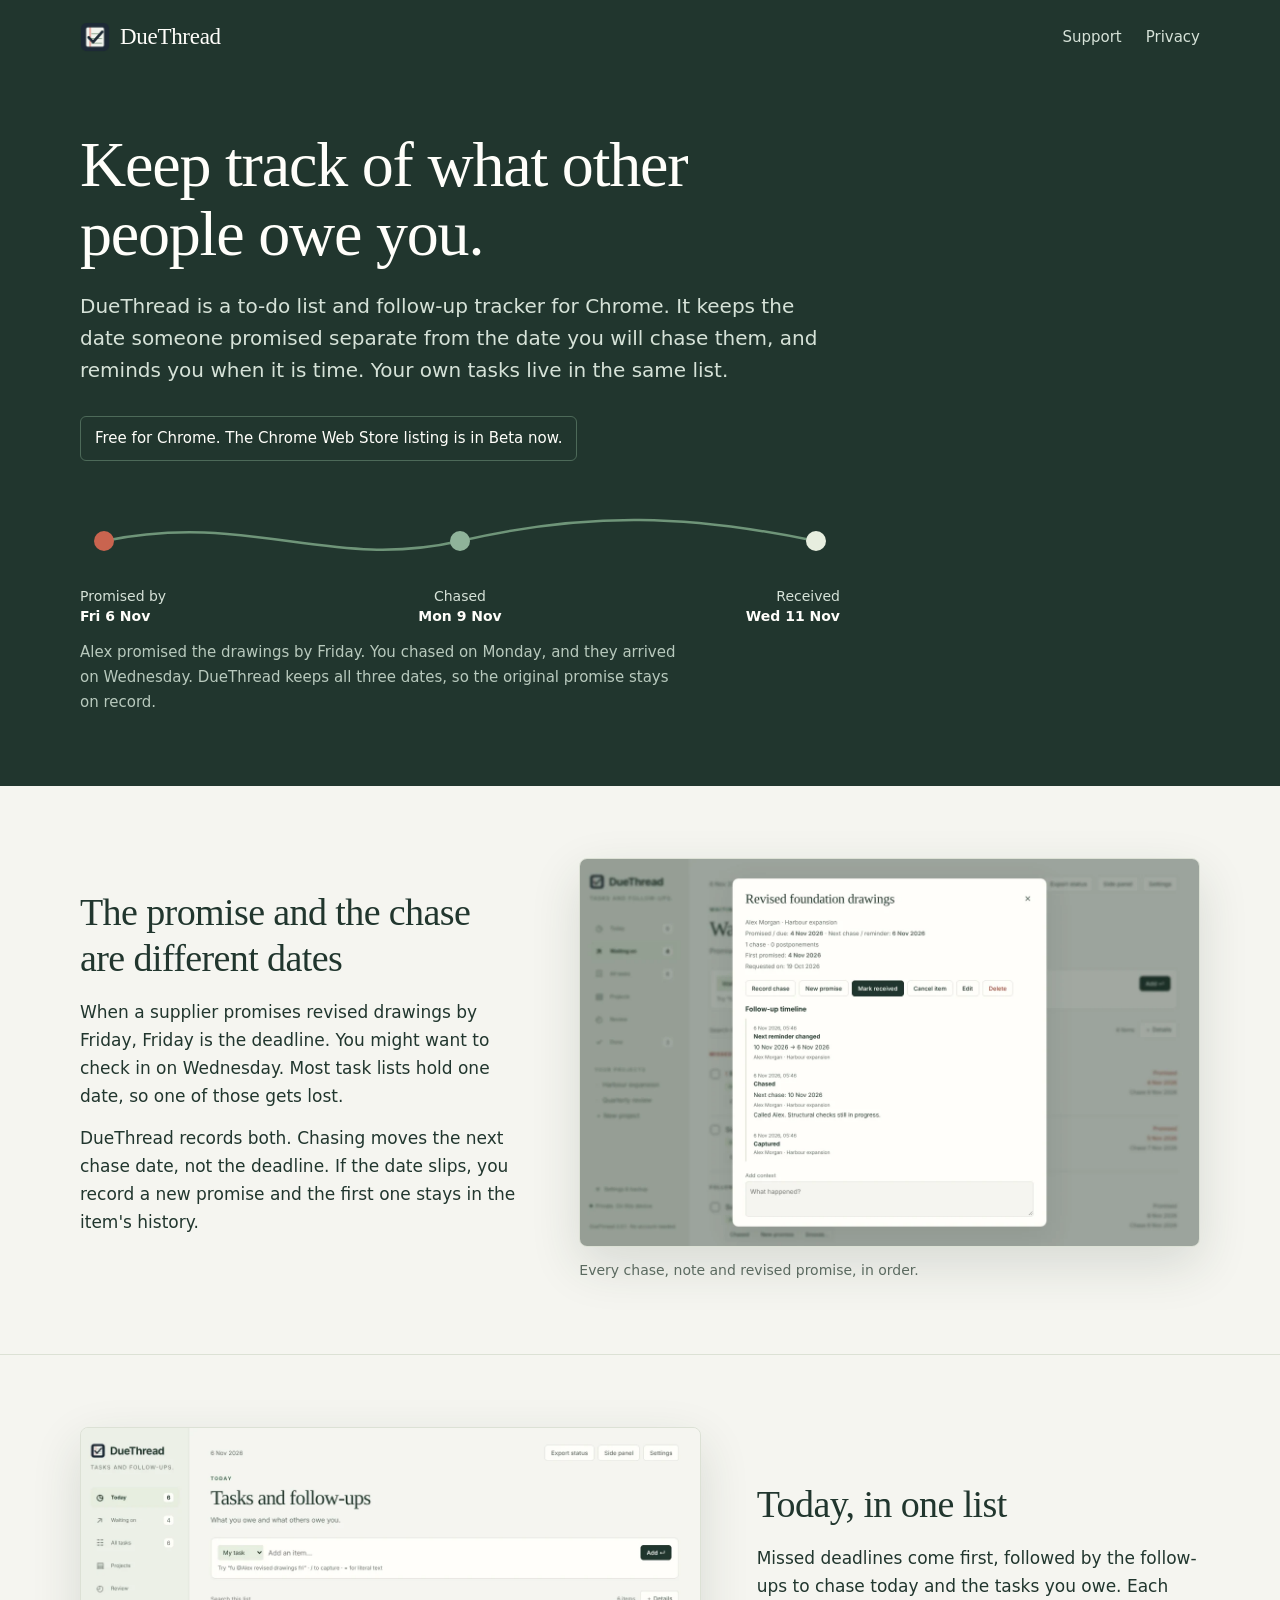
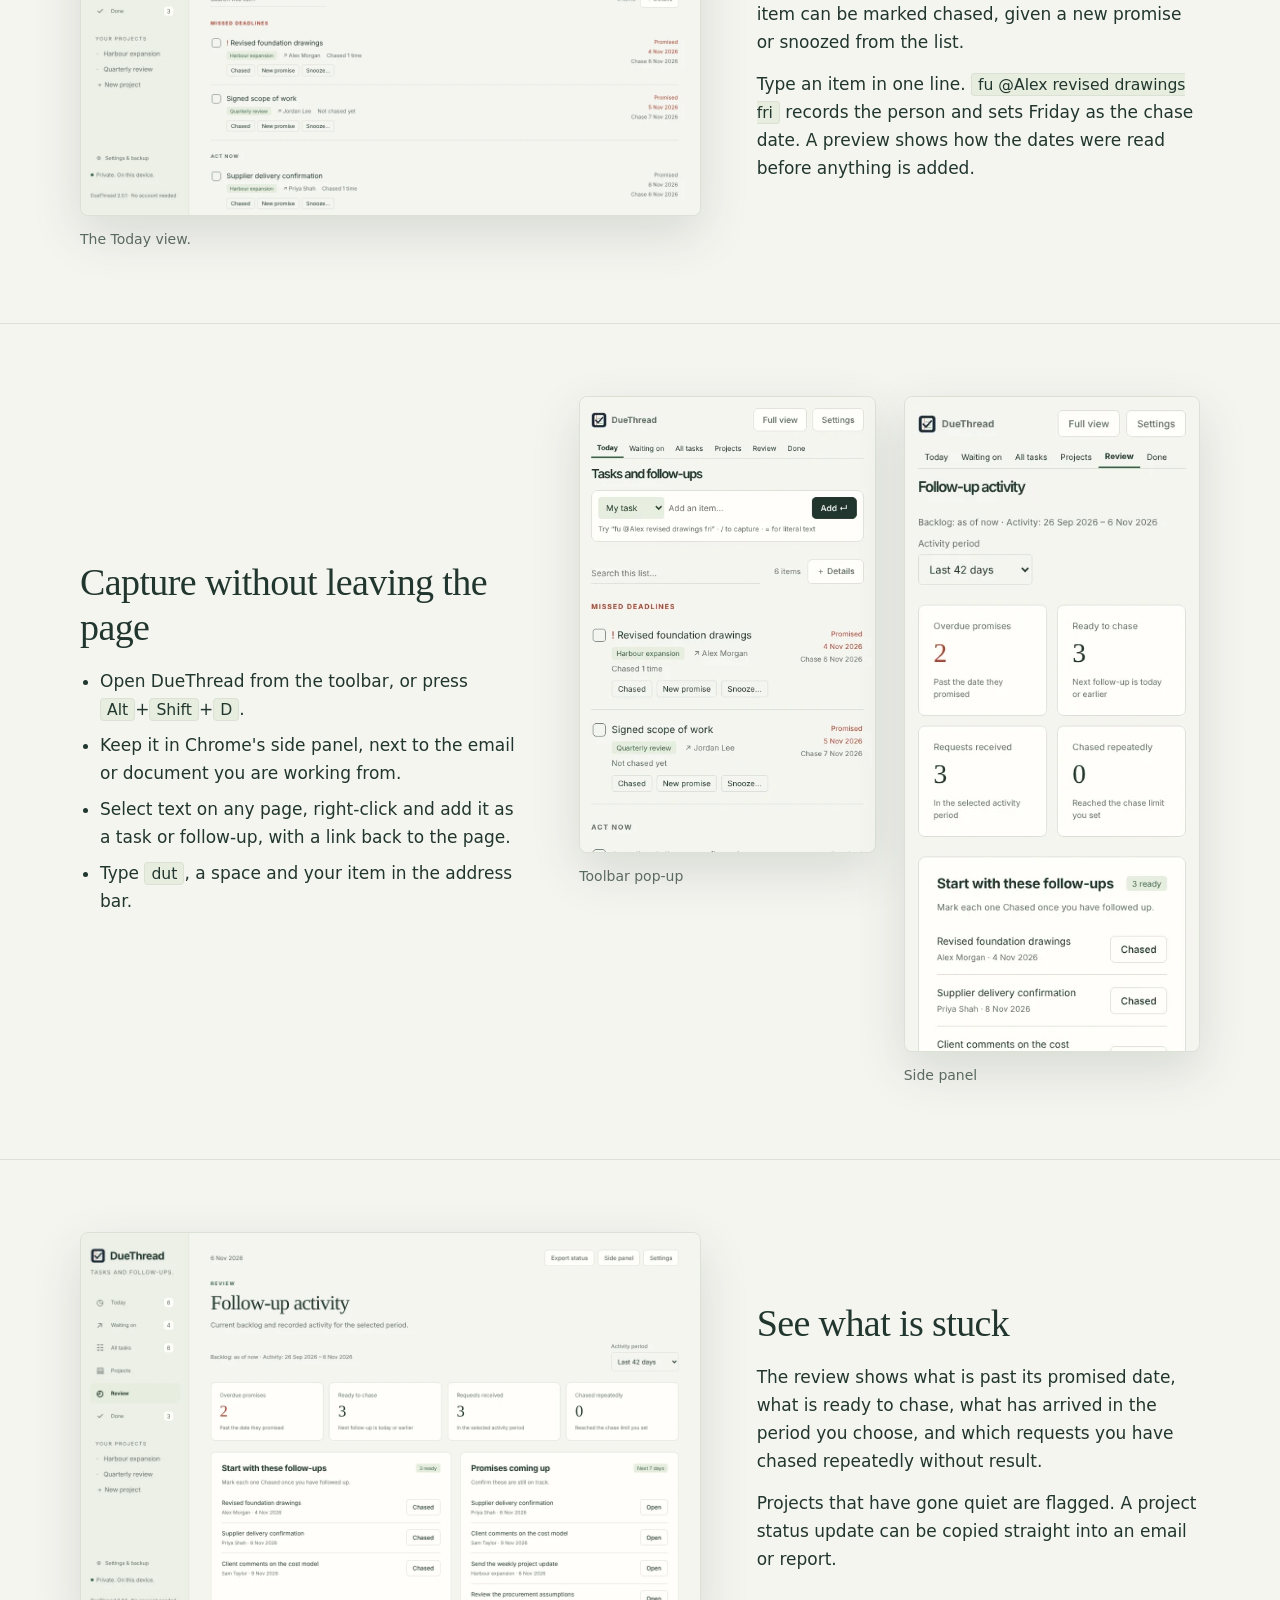
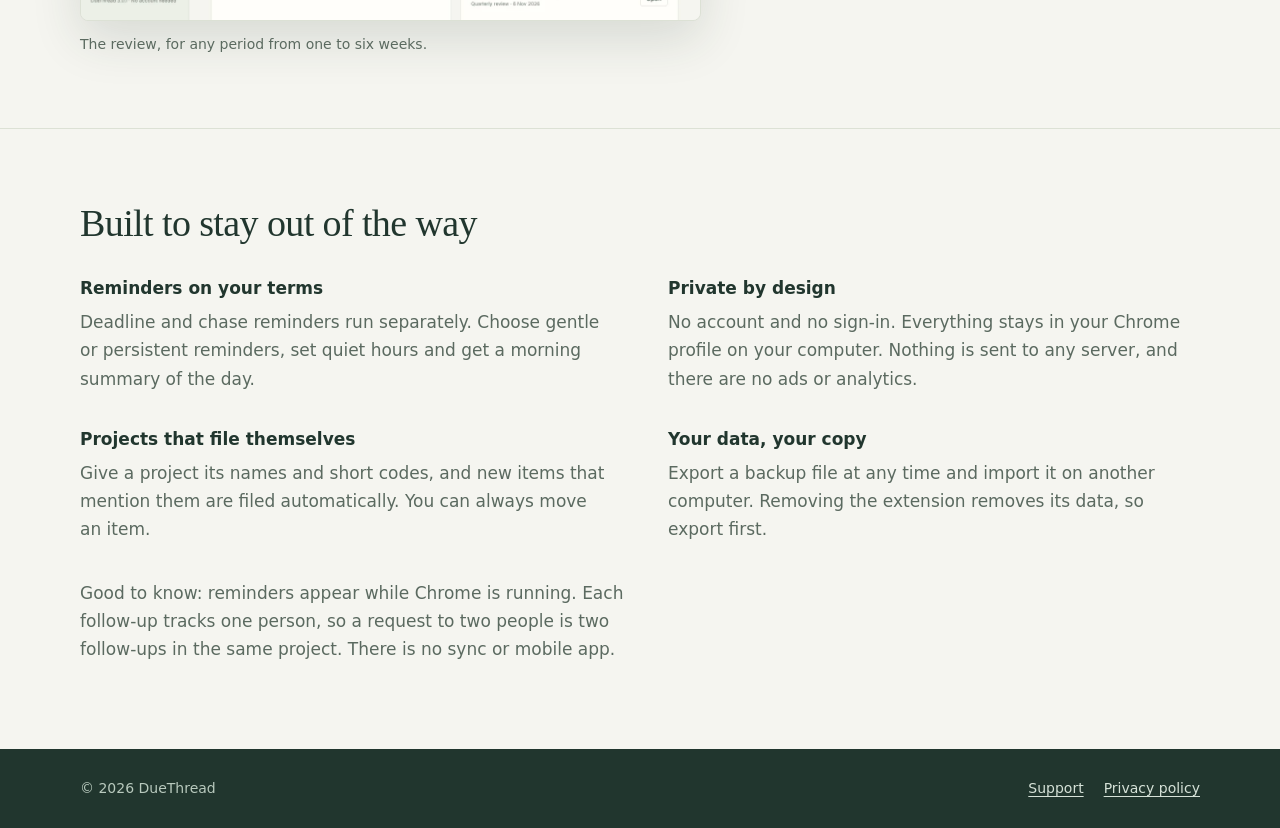
==== index.html @ ef61ac68 "Update index.html" ====
<!doctype html>
<html lang="en">
<head>
<meta charset="utf-8">
<meta name="viewport" content="width=device-width, initial-scale=1">
<title>DueThread: tasks and follow-ups for Chrome</title>
<meta name="description" content="DueThread is a to-do list and follow-up tracker for Chrome. It keeps the date someone promised separate from the date you will chase them, and reminds you when it is time. No account needed.">
<meta property="og:title" content="DueThread: tasks and follow-ups for Chrome">
<meta property="og:description" content="Keep track of what you owe and what other people owe you. Private, no account needed.">
<meta property="og:type" content="website">
<link rel="icon" href="icon32.png">
<link rel="stylesheet" href="style.css">
</head>
<body>
<a class="skip" href="#main">Skip to content</a>
<header class="site-header">
  <div class="wrap">
    <a class="brand" href="./"><img src="icon128.png" alt="" width="30" height="30">DueThread</a>
    <nav class="site-nav" aria-label="Site">
      <a href="support.html">Support</a>
      <a href="privacy.html">Privacy</a>
    </nav>
  </div>
</header>

<section class="hero" aria-labelledby="hero-title">
  <div class="wrap">
    <h1 id="hero-title">Keep track of what other people owe you.</h1>
    <p class="lede">DueThread is a to-do list and follow-up tracker for Chrome. It keeps the date someone promised separate from the date you will chase them, and reminds you when it is time. Your own tasks live in the same list.</p>
    <p class="availability" id="store-link">Free for Chrome. The Chrome Web Store listing is in Beta now.</p>

    <figure class="thread">
      <svg viewBox="0 0 760 56" aria-hidden="true" focusable="false">
        <path d="M24 28 C 170 -2, 250 58, 380 28 S 610 2, 736 28" fill="none" stroke="#6f9579" stroke-width="2.5" stroke-linecap="round"/>
        <circle cx="24" cy="28" r="10" fill="#c9644f"/>
        <circle cx="380" cy="28" r="10" fill="#8fb39a"/>
        <circle cx="736" cy="28" r="10" fill="#e7eedf"/>
      </svg>
      <ol class="knots" aria-label="One follow-up, three dates">
        <li><span>Promised by</span> <b>Fri 6 Nov</b></li>
        <li><span>Chased</span> <b>Mon 9 Nov</b></li>
        <li><span>Received</span> <b>Wed 11 Nov</b></li>
      </ol>
      <figcaption>Alex promised the drawings by Friday. You chased on Monday, and they arrived on Wednesday. DueThread keeps all three dates, so the original promise stays on record.</figcaption>
    </figure>
  </div>
</section>

<main id="main">
  <section class="section" aria-labelledby="s-promise">
    <div class="wrap split">
      <div class="copy">
        <h2 id="s-promise">The promise and the chase are different dates</h2>
        <p>When a supplier promises revised drawings by Friday, Friday is the deadline. You might want to check in on Wednesday. Most task lists hold one date, so one of those gets lost.</p>
        <p>DueThread records both. Chasing moves the next chase date, not the deadline. If the date slips, you record a new promise and the first one stays in the item's history.</p>
      </div>
      <figure class="shot">
        <img src="timeline.webp" width="1280" height="800" loading="lazy" alt="An item's details: promised date, next chase date, first promised date, and a timeline listing each chase with notes.">
        <figcaption>Every chase, note and revised promise, in order.</figcaption>
      </figure>
    </div>
  </section>

  <section class="section" aria-labelledby="s-today">
    <div class="wrap split reverse">
      <div class="copy">
        <h2 id="s-today">Today, in one list</h2>
        <p>Missed deadlines come first, followed by the follow-ups to chase today and the tasks you owe. Each item can be marked chased, given a new promise or snoozed from the list.</p>
        <p>Type an item in one line. <code>fu @Alex revised drawings fri</code> records the person and sets Friday as the chase date. A preview shows how the dates were read before anything is added.</p>
      </div>
      <figure class="shot">
        <img src="today.webp" width="1280" height="800" loading="lazy" alt="The Today view: an add bar, a missed deadlines section and follow-ups to act on now.">
        <figcaption>The Today view.</figcaption>
      </figure>
    </div>
  </section>

  <section class="section" aria-labelledby="s-capture">
    <div class="wrap split">
      <div class="copy">
        <h2 id="s-capture">Capture without leaving the page</h2>
        <ul>
          <li>Open DueThread from the toolbar, or press <kbd>Alt</kbd>+<kbd>Shift</kbd>+<kbd>D</kbd>.</li>
          <li>Keep it in Chrome's side panel, next to the email or document you are working from.</li>
          <li>Select text on any page, right-click and add it as a task or follow-up, with a link back to the page.</li>
          <li>Type <code>dut</code>, a space and your item in the address bar.</li>
        </ul>
      </div>
      <div class="pair">
        <figure class="shot">
          <img src="popup.webp" width="420" height="650" loading="lazy" alt="DueThread in the toolbar pop-up, showing today's list.">
          <figcaption>Toolbar pop-up</figcaption>
        </figure>
        <figure class="shot">
          <img src="panel.webp" width="360" height="800" loading="lazy" alt="DueThread in Chrome's side panel, showing the review.">
          <figcaption>Side panel</figcaption>
        </figure>
      </div>
    </div>
  </section>

  <section class="section" aria-labelledby="s-review">
    <div class="wrap split reverse">
      <div class="copy">
        <h2 id="s-review">See what is stuck</h2>
        <p>The review shows what is past its promised date, what is ready to chase, what has arrived in the period you choose, and which requests you have chased repeatedly without result.</p>
        <p>Projects that have gone quiet are flagged. A project status update can be copied straight into an email or report.</p>
      </div>
      <figure class="shot">
        <img src="review.webp" width="1280" height="800" loading="lazy" alt="The review: counts of overdue promises, follow-ups ready to chase, requests received and requests chased repeatedly.">
        <figcaption>The review, for any period from one to six weeks.</figcaption>
      </figure>
    </div>
  </section>

  <section class="section" aria-labelledby="s-details">
    <div class="wrap">
      <h2 id="s-details">Built to stay out of the way</h2>
      <div class="facts">
        <div>
          <h3>Reminders on your terms</h3>
          <p>Deadline and chase reminders run separately. Choose gentle or persistent reminders, set quiet hours and get a morning summary of the day.</p>
        </div>
        <div>
          <h3>Private by design</h3>
          <p>No account and no sign-in. Everything stays in your Chrome profile on your computer. Nothing is sent to any server, and there are no ads or analytics.</p>
        </div>
        <div>
          <h3>Projects that file themselves</h3>
          <p>Give a project its names and short codes, and new items that mention them are filed automatically. You can always move an item.</p>
        </div>
        <div>
          <h3>Your data, your copy</h3>
          <p>Export a backup file at any time and import it on another computer. Removing the extension removes its data, so export first.</p>
        </div>
      </div>
      <p class="muted" style="margin-top:36px">Good to know: reminders appear while Chrome is running. Each follow-up tracks one person, so a request to two people is two follow-ups in the same project. There is no sync or mobile app.</p>
    </div>
  </section>
</main>

<footer class="site-footer">
  <div class="wrap">
    <span>© 2026 DueThread</span>
    <nav aria-label="Footer">
      <a href="support.html">Support</a>
      <a href="privacy.html">Privacy policy</a>
    </nav>
  </div>
</footer>
</body>
</html>
---- style.css ----
/* DueThread website. Same palette and type as the extension and its store images. */
:root {
  --ink: #21362e;
  --forest: #3d644b;
  --paper: #f5f5f0;
  --surface: #fffefa;
  --wash: #e7eedf;
  --line: #dce1d5;
  --text: #21362e;
  --muted: #5b6a60;
  --link: #3d644b;
  --knot-late: #c9644f;
  --knot-chased: #8fb39a;
  --knot-done: #e7eedf;
  --serif: Georgia, "Times New Roman", serif;
  --sans: Inter, "Segoe UI", system-ui, -apple-system, "Helvetica Neue", Arial, sans-serif;
  --max: 1120px;
  color-scheme: light dark;
}
@media (prefers-color-scheme: dark) {
  :root {
    --paper: #14231c;
    --surface: #1b2e25;
    --wash: #23392e;
    --line: #2f4639;
    --text: #e7eedf;
    --muted: #a9b8ad;
    --link: #a9cdb3;
  }
}

* { box-sizing: border-box; }
html { -webkit-text-size-adjust: 100%; }
body {
  margin: 0;
  background: var(--paper);
  color: var(--text);
  font: 17px/1.65 var(--sans);
}
img { max-width: 100%; height: auto; display: block; }
a { color: var(--link); text-underline-offset: 3px; }
a:hover { text-decoration-thickness: 2px; }
:focus-visible { outline: 3px solid var(--knot-chased); outline-offset: 3px; border-radius: 4px; }
.skip { position: absolute; left: -999px; top: 0; background: var(--surface); color: var(--text); padding: 10px 14px; z-index: 10; }
.skip:focus { left: 12px; top: 12px; }
.wrap { width: min(var(--max), 100% - 48px); margin-inline: auto; }

/* Header */
.site-header { background: var(--ink); color: #fffefa; }
.site-header .wrap { display: flex; align-items: center; justify-content: space-between; gap: 20px; padding-block: 18px; }
.brand { display: flex; align-items: center; gap: 10px; color: #fffefa; text-decoration: none; font-family: var(--serif); font-size: 23px; letter-spacing: -0.3px; }
.brand img { width: 30px; height: 30px; border-radius: 6px; }
.site-nav { display: flex; gap: 24px; font-size: 15px; }
.site-nav a { color: #d6e2d8; text-decoration: none; }
.site-nav a:hover, .site-nav a[aria-current="page"] { color: #fffefa; text-decoration: underline; }

/* Hero (home page) */
.hero { background: var(--ink); color: #fffefa; padding: 56px 0 72px; }
.hero h1 { font-family: var(--serif); font-weight: 400; font-size: clamp(38px, 5.4vw, 64px); line-height: 1.08; letter-spacing: -1.2px; margin: 0 0 22px; max-width: 20ch; }
.hero .lede { font-size: 20px; line-height: 1.6; color: #d6e2d8; max-width: 38em; margin: 0 0 30px; }
.availability { display: inline-block; font-size: 15px; color: #fffefa; border: 1px solid #4d6a59; border-radius: 6px; padding: 9px 14px; margin: 0; }
.availability a { color: #fffefa; }
.thread { margin: 52px 0 0; max-width: 760px; }
.thread svg { width: 100%; height: auto; overflow: visible; }
.knots { list-style: none; margin: 10px 0 0; padding: 0; display: grid; grid-template-columns: repeat(3, 1fr); font-size: 14px; line-height: 1.4; }
.knots li { display: flex; flex-direction: column; color: #d6e2d8; }
.knots li:nth-child(2) { text-align: center; }
.knots li:nth-child(3) { text-align: right; }
.knots b { color: #fffefa; font-weight: 600; }
.thread figcaption { margin-top: 14px; font-size: 15px; color: #b8c9bd; max-width: 40em; }

/* Content sections */
main { display: block; }
.section { padding: 72px 0; border-bottom: 1px solid var(--line); }
.section:last-of-type { border-bottom: 0; }
.split { display: grid; grid-template-columns: 5fr 7fr; gap: 56px; align-items: center; }
.split.reverse { grid-template-columns: 7fr 5fr; }
.split.reverse .copy { order: 2; }
.section h2 { font-family: var(--serif); font-weight: 400; font-size: clamp(28px, 3.2vw, 38px); line-height: 1.2; letter-spacing: -0.6px; margin: 0 0 16px; }
.section p { margin: 0 0 14px; max-width: 34em; }
.section ul { margin: 14px 0 0; padding-left: 20px; max-width: 34em; }
.section li { margin-bottom: 8px; }
.shot { margin: 0; }
.shot img { border: 1px solid var(--line); border-radius: 8px; box-shadow: 0 18px 50px rgba(33, 54, 46, 0.14); background: #fffefa; }
.shot figcaption { font-size: 14px; color: var(--muted); margin-top: 12px; }
.pair { display: flex; gap: 28px; align-items: flex-start; justify-content: center; }
.pair .shot { flex: 0 1 300px; }
kbd, code { font-family: var(--sans); font-size: 0.92em; background: var(--wash); border: 1px solid var(--line); border-radius: 4px; padding: 1px 6px; }
.facts { display: grid; grid-template-columns: repeat(2, minmax(0, 1fr)); gap: 32px 56px; margin-top: 28px; }
.facts h3 { font-size: 17px; margin: 0 0 6px; }
.facts p { margin: 0; color: var(--muted); }

/* Document pages (privacy, support) */
.doc-head { background: var(--ink); color: #fffefa; padding: 48px 0 44px; }
.doc-head h1 { font-family: var(--serif); font-weight: 400; font-size: clamp(34px, 4.4vw, 50px); letter-spacing: -1px; margin: 0 0 10px; line-height: 1.1; }
.doc-head p { margin: 0; color: #d6e2d8; max-width: 40em; }
.doc { padding: 52px 0 80px; }
.doc .wrap { max-width: 760px; }
.doc h2 { font-family: var(--serif); font-weight: 400; font-size: 27px; letter-spacing: -0.4px; margin: 44px 0 12px; line-height: 1.25; }
.doc h2:first-child { margin-top: 0; }
.doc h3 { font-size: 18px; margin: 26px 0 8px; }
.doc p, .doc li { max-width: 40em; }
.doc ul, .doc ol { padding-left: 22px; }
.doc li { margin-bottom: 8px; }
.summary { background: var(--surface); border: 1px solid var(--line); border-left: 4px solid var(--forest); border-radius: 6px; padding: 18px 22px; margin: 0 0 8px; }
.summary p { margin: 0; }
.table-wrap { overflow-x: auto; }
table { width: 100%; border-collapse: collapse; font-size: 15px; margin: 8px 0 4px; }
th, td { text-align: left; vertical-align: top; padding: 10px 12px 10px 0; border-bottom: 1px solid var(--line); }
th { font-weight: 600; }
td:first-child { white-space: nowrap; padding-right: 20px; }
details { border-bottom: 1px solid var(--line); padding: 4px 0; }
details:first-of-type { border-top: 1px solid var(--line); }
summary { cursor: pointer; font-weight: 600; padding: 12px 0; list-style-position: outside; }
details[open] summary { margin-bottom: 2px; }
details p, details ol, details ul { margin-top: 0; }
.contact { font-size: 19px; }
.muted { color: var(--muted); }

/* Footer */
.site-footer { background: var(--ink); color: #b8c9bd; font-size: 14px; padding: 28px 0; }
.site-footer .wrap { display: flex; flex-wrap: wrap; justify-content: space-between; gap: 12px 24px; }
.site-footer a { color: #d6e2d8; }
.site-footer nav { display: flex; gap: 20px; }

@media (max-width: 860px) {
  .split, .facts { grid-template-columns: 1fr; gap: 32px; }
  .split.reverse { grid-template-columns: 1fr; }
  .split.reverse .copy { order: 0; }
  .section { padding: 56px 0; }
  .hero { padding: 40px 0 56px; }
}
@media (max-width: 520px) {
  body { font-size: 16px; }
  .wrap { width: calc(100% - 32px); }
  .site-nav { gap: 16px; }
  .pair { flex-direction: column; align-items: center; }
}
@media (prefers-reduced-motion: reduce) { * { scroll-behavior: auto !important; } }
.doc-head .wrap { max-width: 760px; }
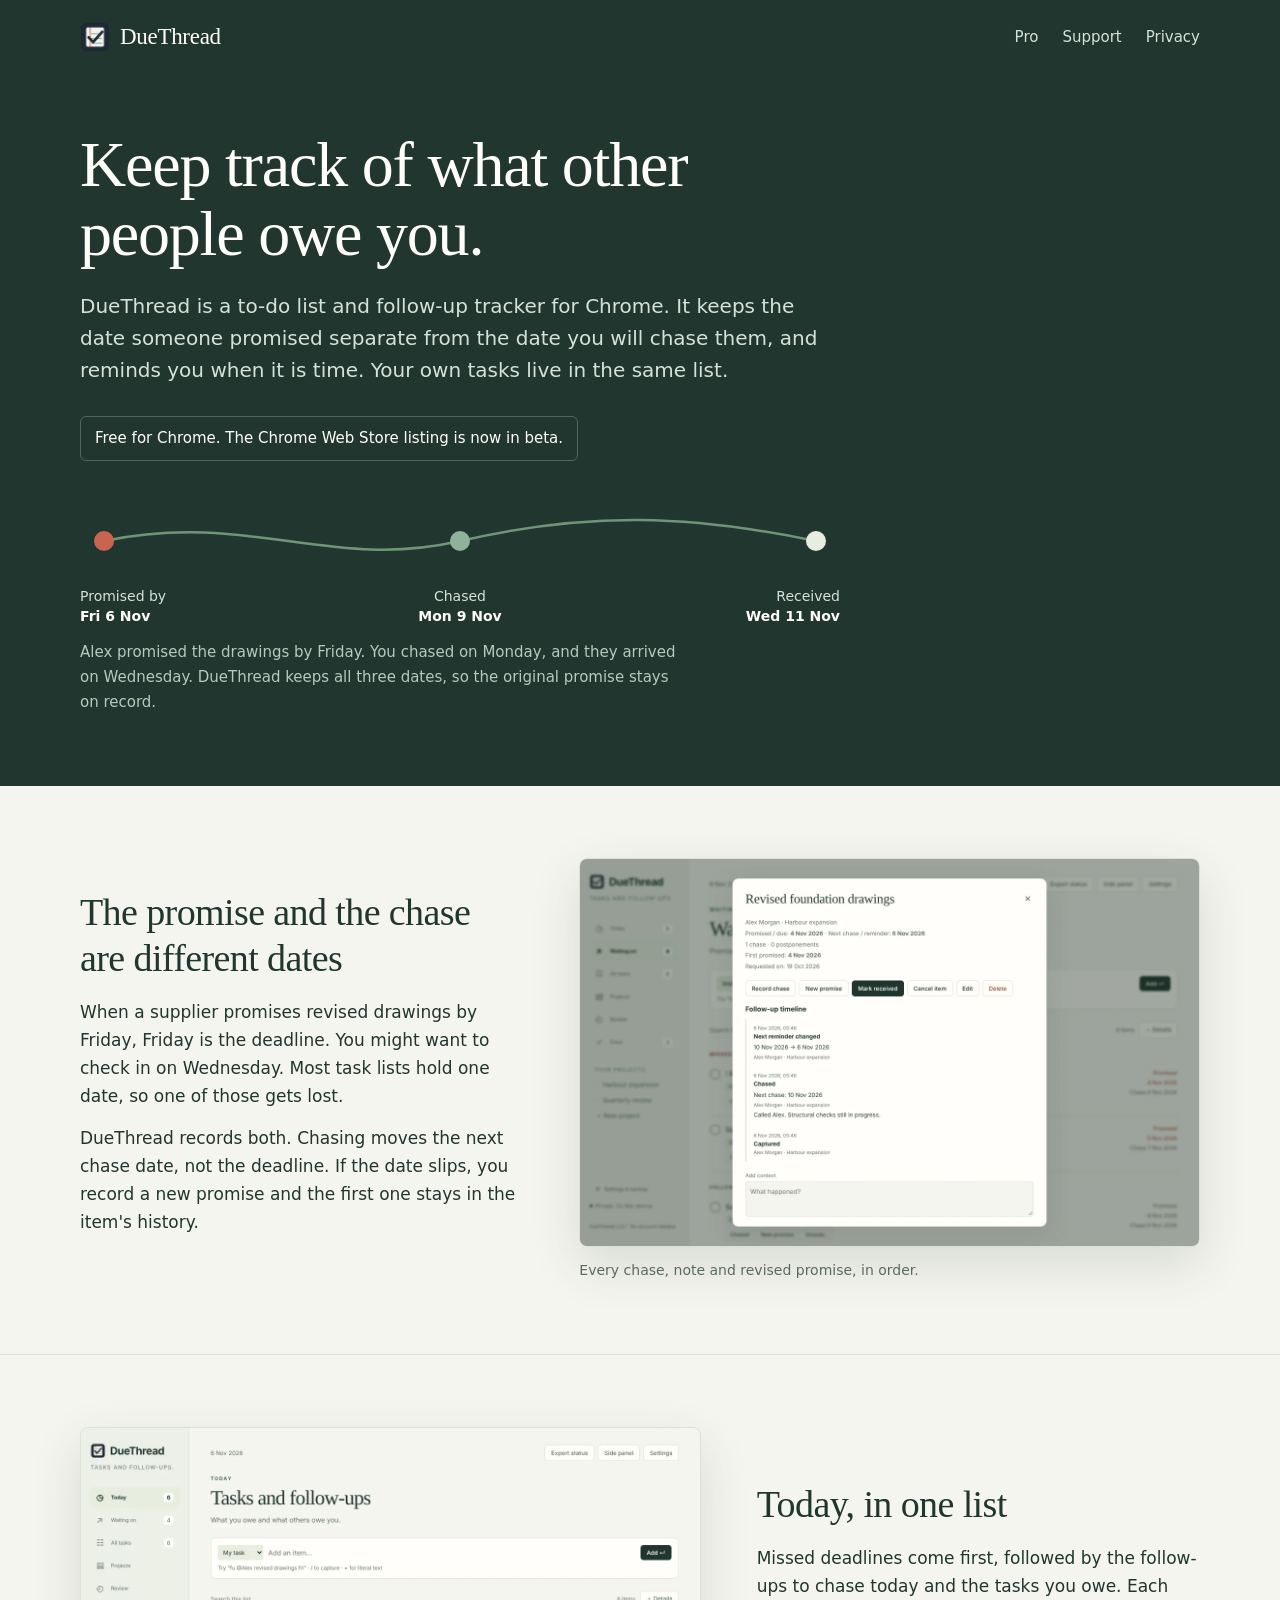
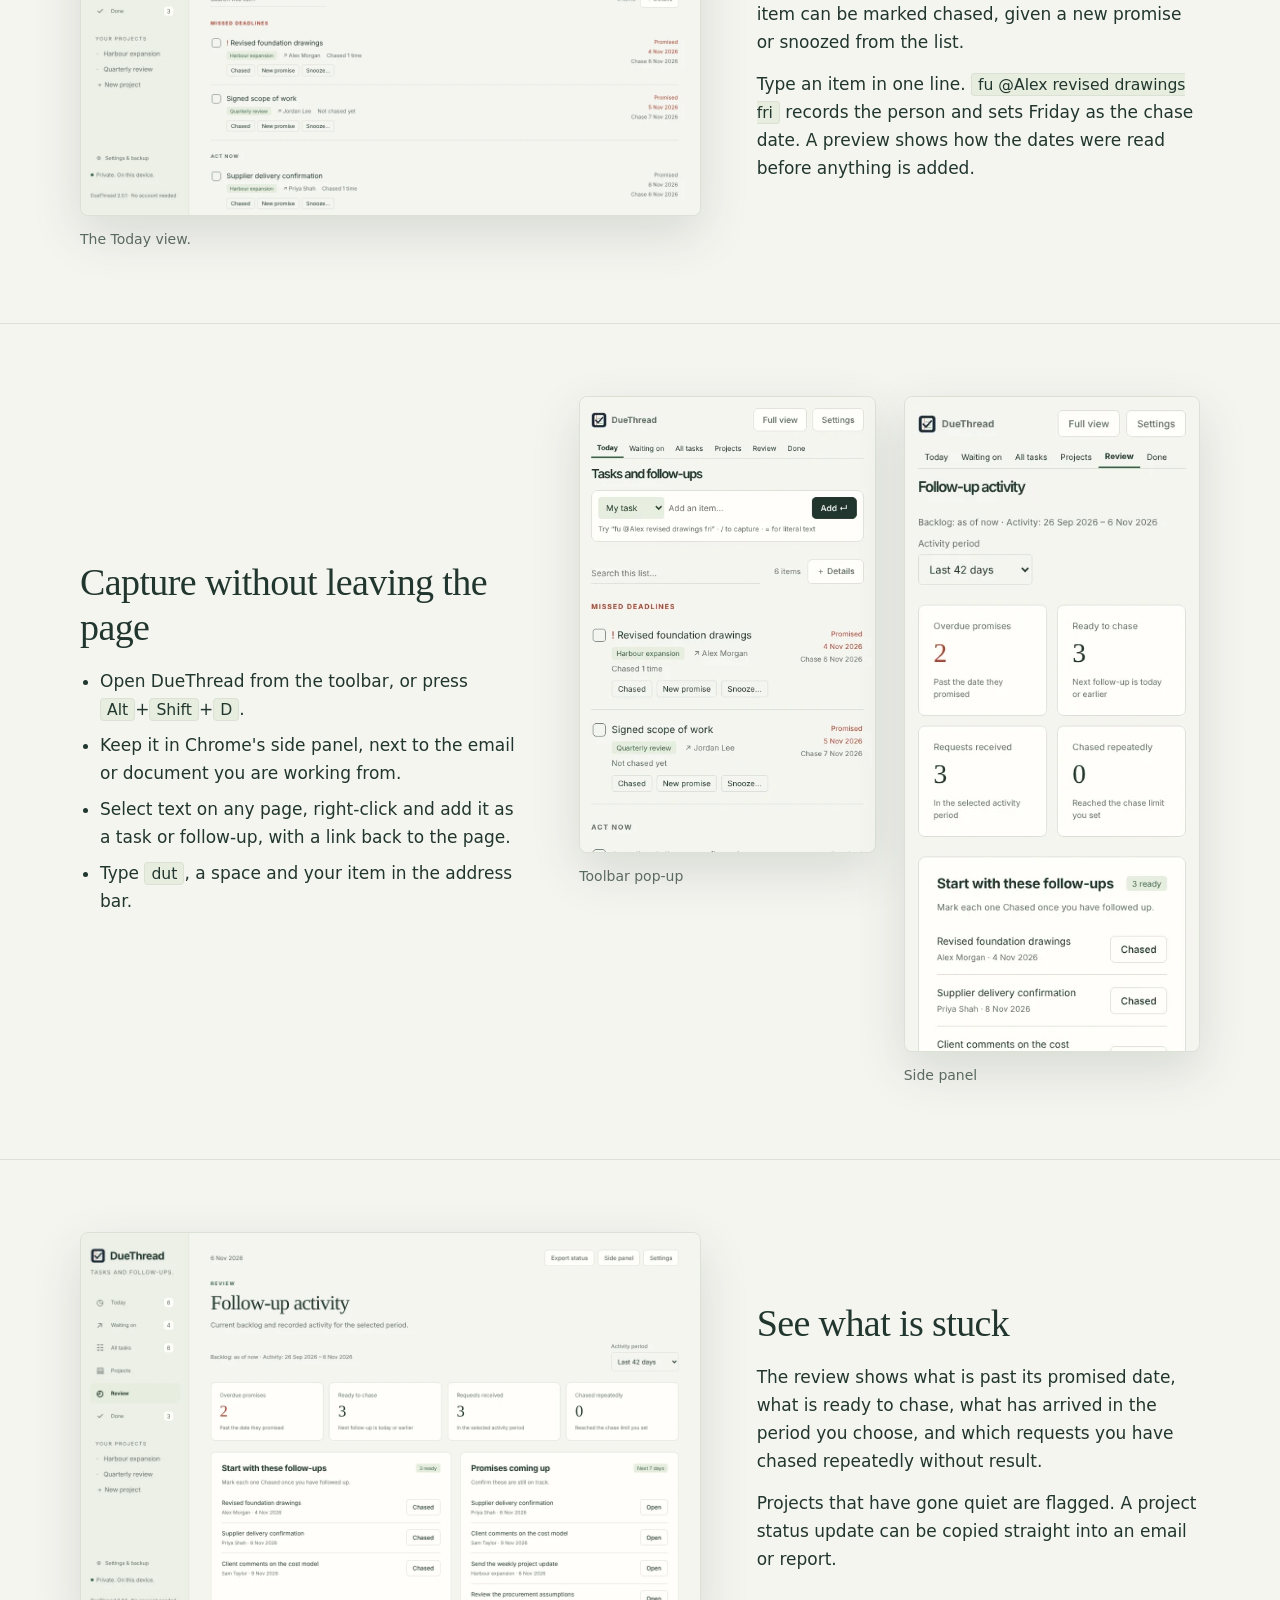
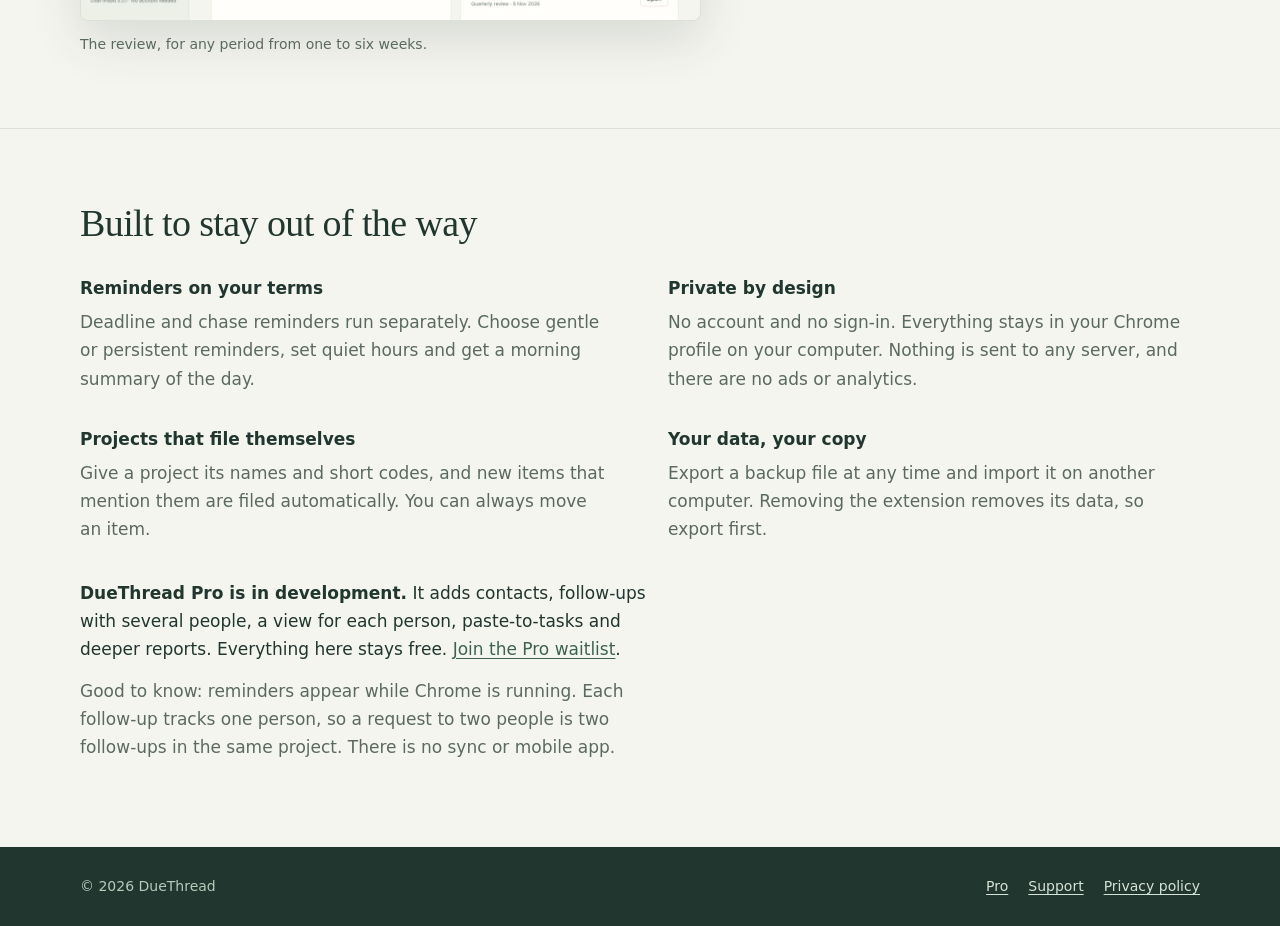
==== commit 9253c89e: "Add Pro waitlist page, fix support email" ====
--- a/index.html
+++ b/index.html
@@ -17,6 +17,7 @@
   <div class="wrap">
     <a class="brand" href="./"><img src="icon128.png" alt="" width="30" height="30">DueThread</a>
     <nav class="site-nav" aria-label="Site">
+      <a href="pro.html">Pro</a>
       <a href="support.html">Support</a>
       <a href="privacy.html">Privacy</a>
     </nav>
@@ -27,7 +28,7 @@
   <div class="wrap">
     <h1 id="hero-title">Keep track of what other people owe you.</h1>
     <p class="lede">DueThread is a to-do list and follow-up tracker for Chrome. It keeps the date someone promised separate from the date you will chase them, and reminds you when it is time. Your own tasks live in the same list.</p>
-    <p class="availability" id="store-link">Free for Chrome. The Chrome Web Store listing is in Beta now.</p>
+    <p class="availability" id="store-link">Free for Chrome. The Chrome Web Store listing is now in beta.</p>
 
     <figure class="thread">
       <svg viewBox="0 0 760 56" aria-hidden="true" focusable="false">
@@ -134,7 +135,8 @@
           <p>Export a backup file at any time and import it on another computer. Removing the extension removes its data, so export first.</p>
         </div>
       </div>
-      <p class="muted" style="margin-top:36px">Good to know: reminders appear while Chrome is running. Each follow-up tracks one person, so a request to two people is two follow-ups in the same project. There is no sync or mobile app.</p>
+      <p style="margin-top:36px"><strong>DueThread Pro is in development.</strong> It adds contacts, follow-ups with several people, a view for each person, paste-to-tasks and deeper reports. Everything here stays free. <a href="pro.html">Join the Pro waitlist</a>.</p>
+      <p class="muted">Good to know: reminders appear while Chrome is running. Each follow-up tracks one person, so a request to two people is two follow-ups in the same project. There is no sync or mobile app.</p>
     </div>
   </section>
 </main>
@@ -143,6 +145,7 @@
   <div class="wrap">
     <span>© 2026 DueThread</span>
     <nav aria-label="Footer">
+      <a href="pro.html">Pro</a>
       <a href="support.html">Support</a>
       <a href="privacy.html">Privacy policy</a>
     </nav>
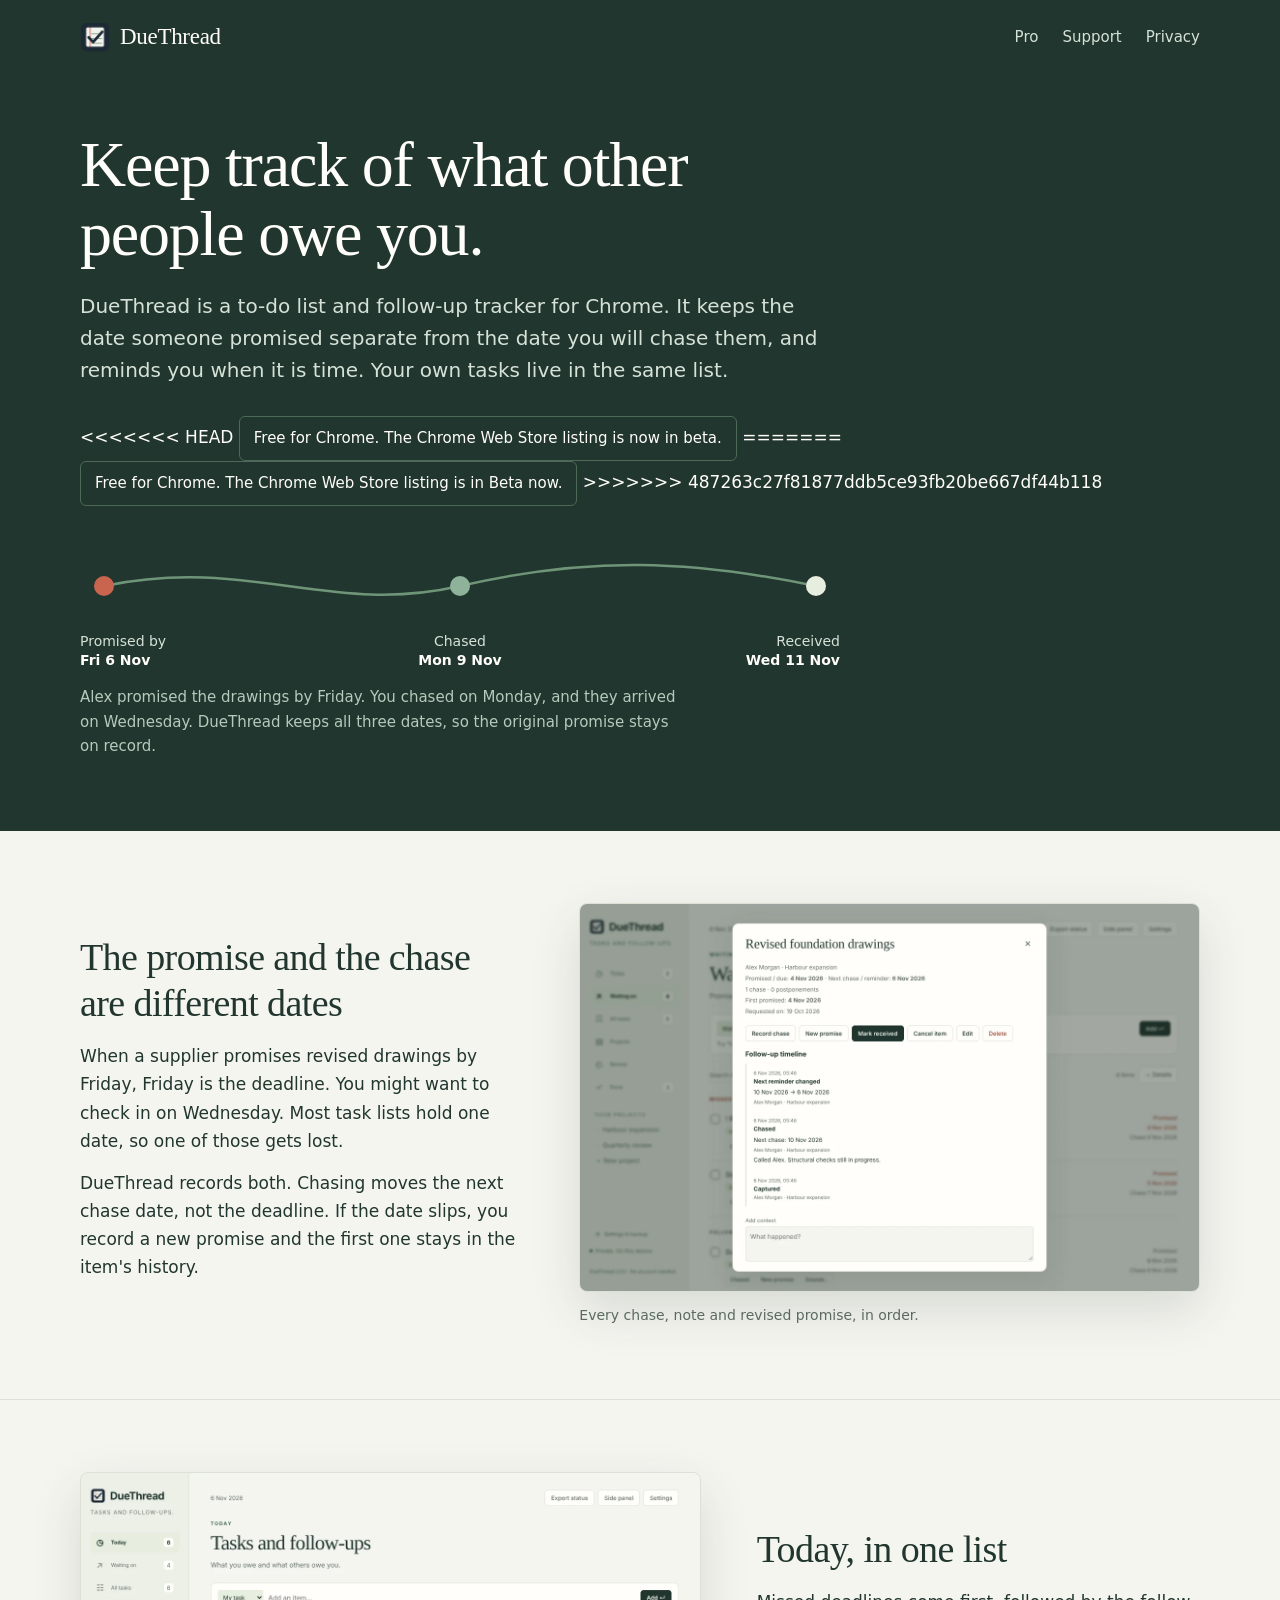
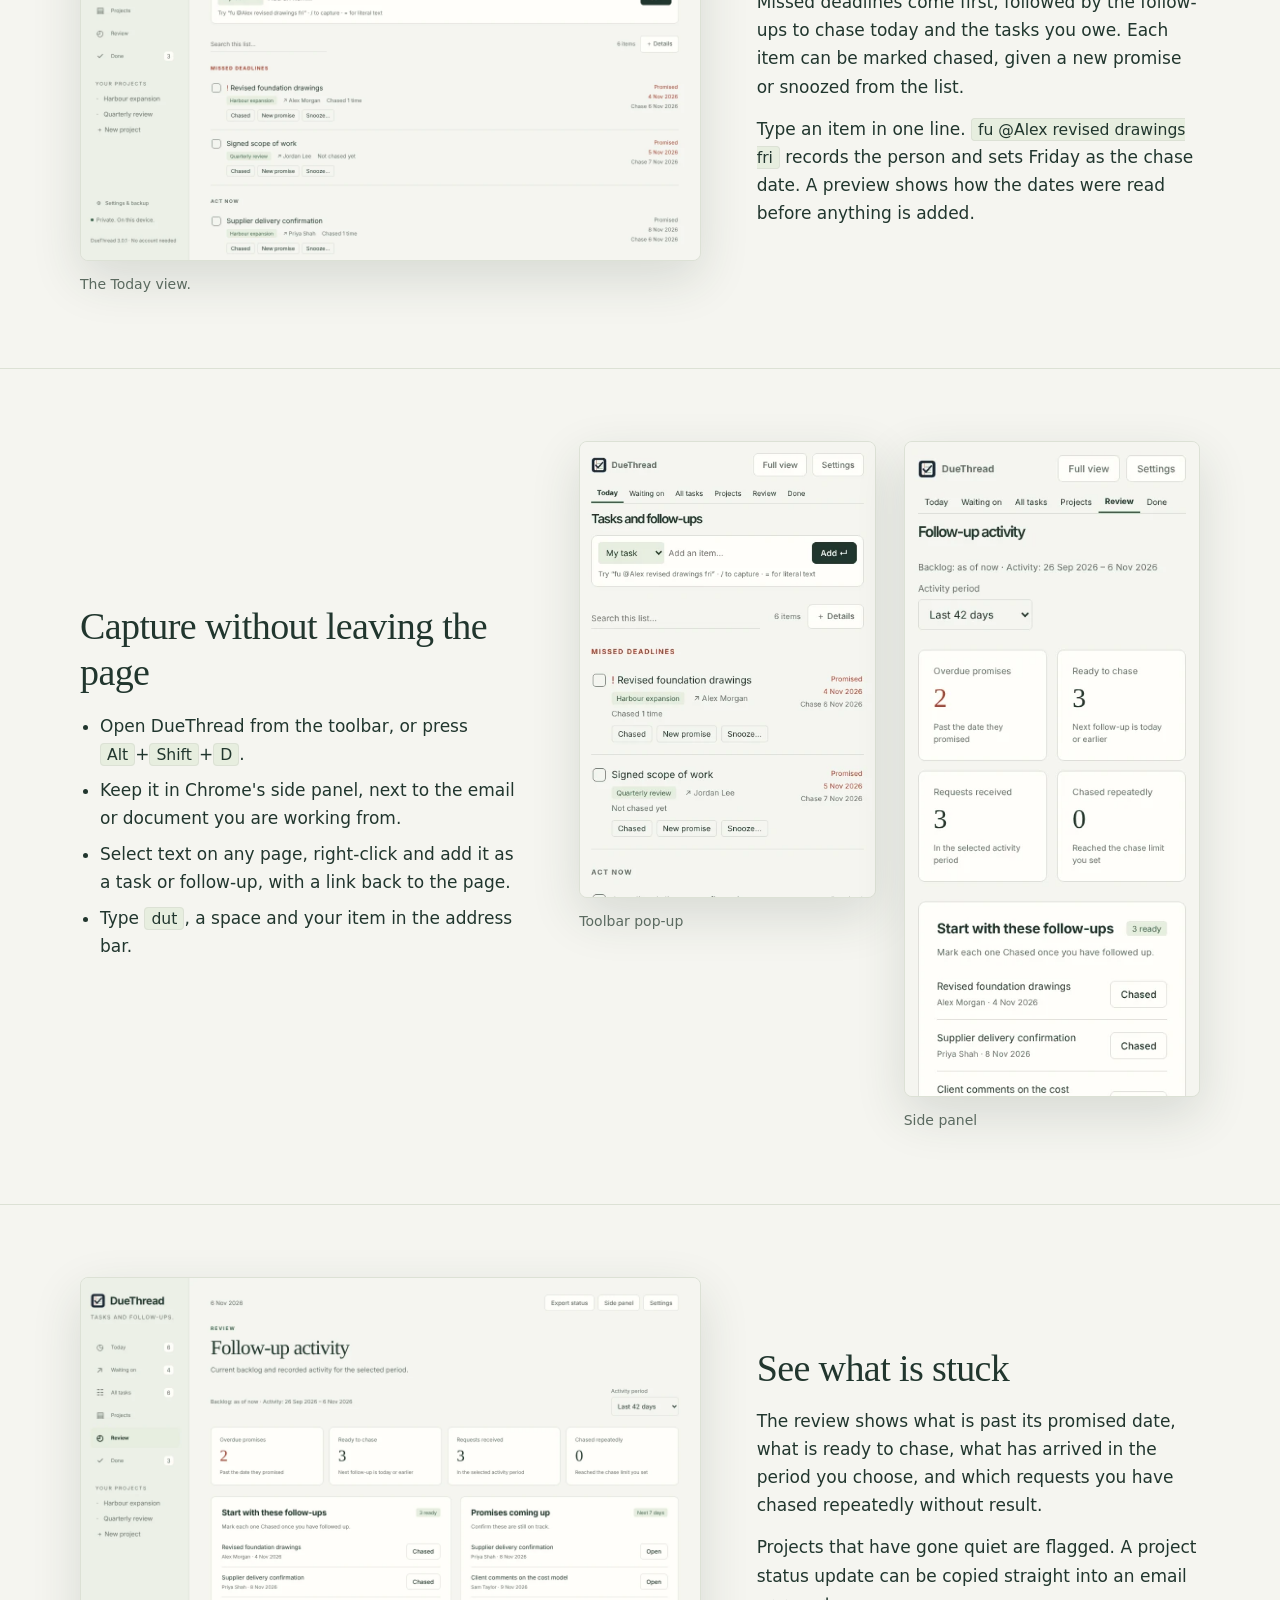
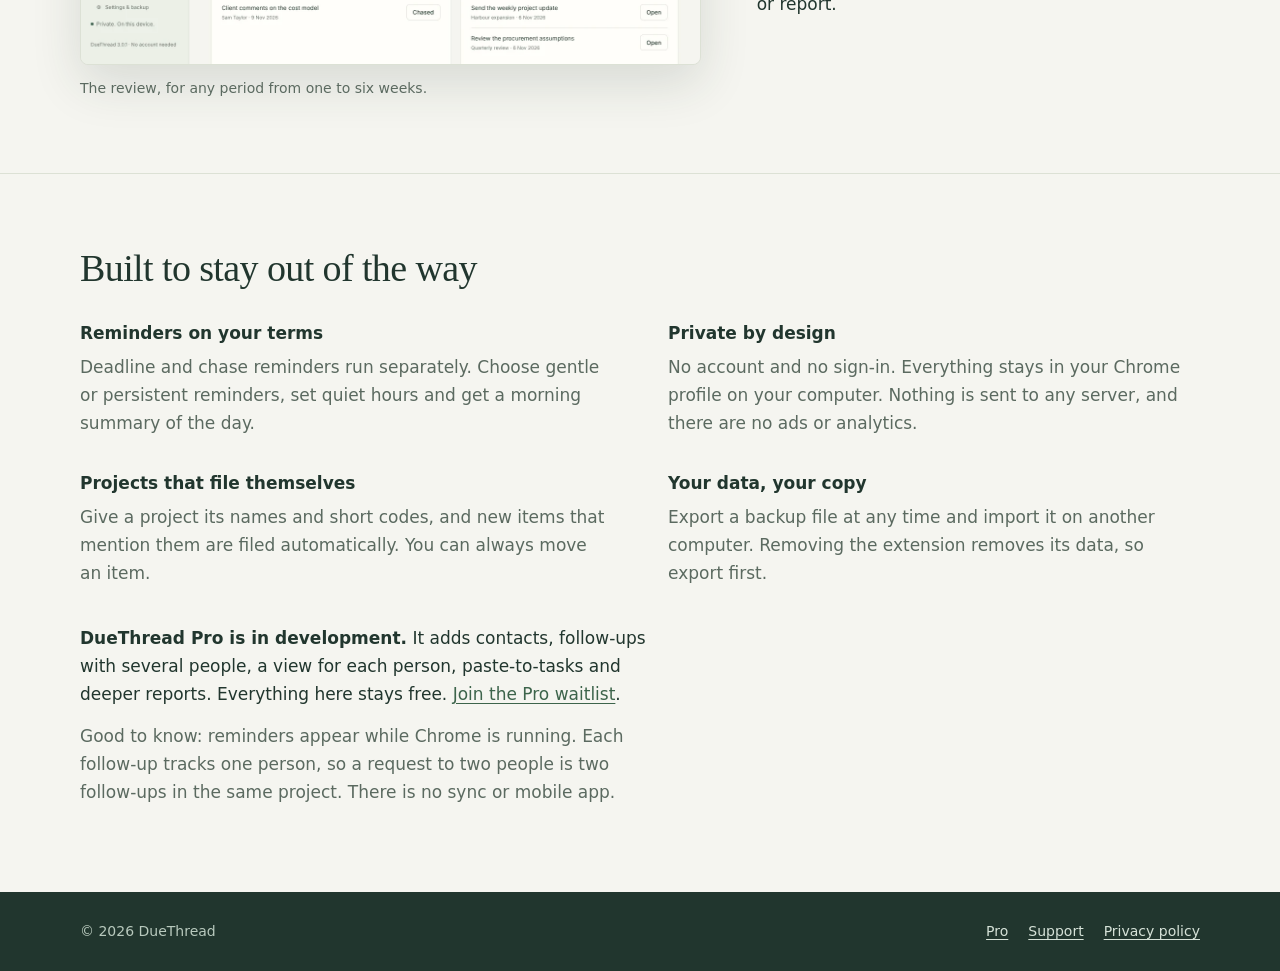
==== commit 857af4f3: "Add Pro waitlist page, fix support email" ====
--- a/index.html
+++ b/index.html
@@ -28,7 +28,11 @@
   <div class="wrap">
     <h1 id="hero-title">Keep track of what other people owe you.</h1>
     <p class="lede">DueThread is a to-do list and follow-up tracker for Chrome. It keeps the date someone promised separate from the date you will chase them, and reminds you when it is time. Your own tasks live in the same list.</p>
+<<<<<<< HEAD
     <p class="availability" id="store-link">Free for Chrome. The Chrome Web Store listing is now in beta.</p>
+=======
+    <p class="availability" id="store-link">Free for Chrome. The Chrome Web Store listing is in Beta now.</p>
+>>>>>>> 487263c27f81877ddb5ce93fb20be667df44b118
 
     <figure class="thread">
       <svg viewBox="0 0 760 56" aria-hidden="true" focusable="false">
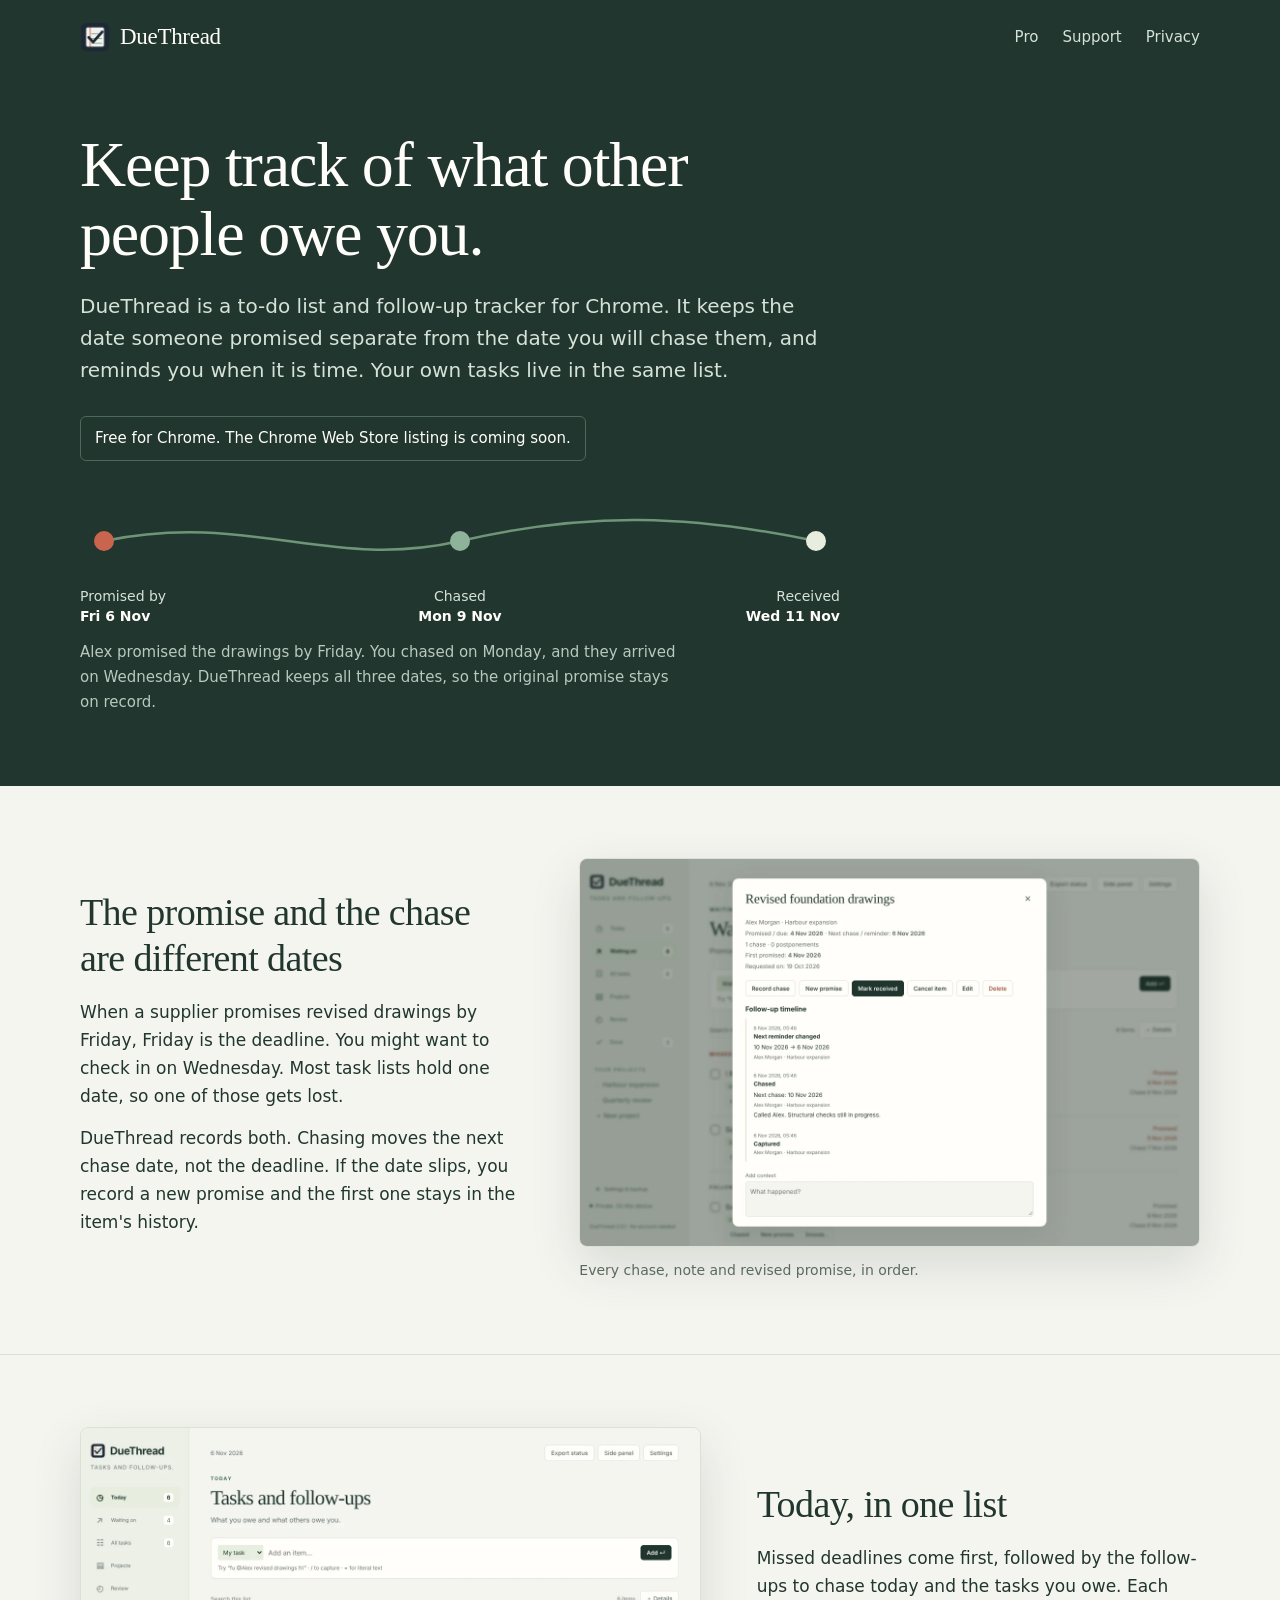
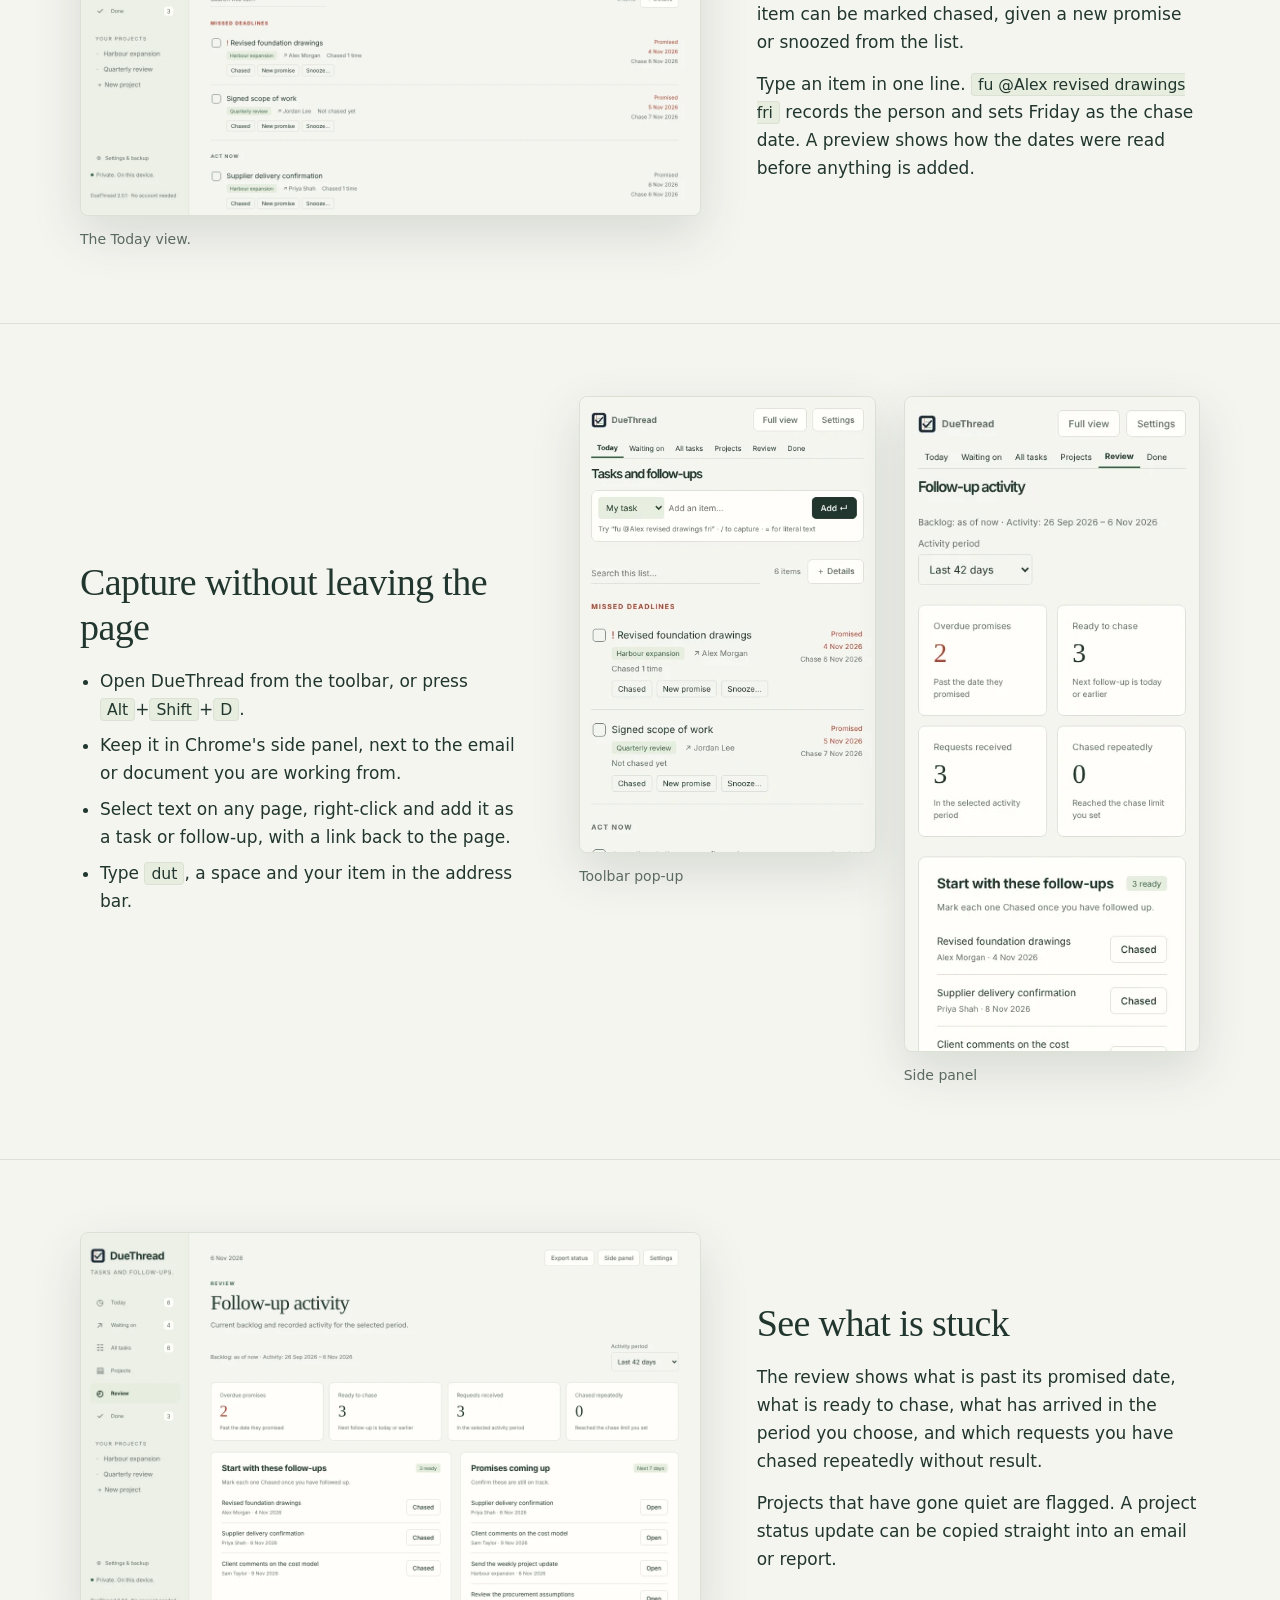
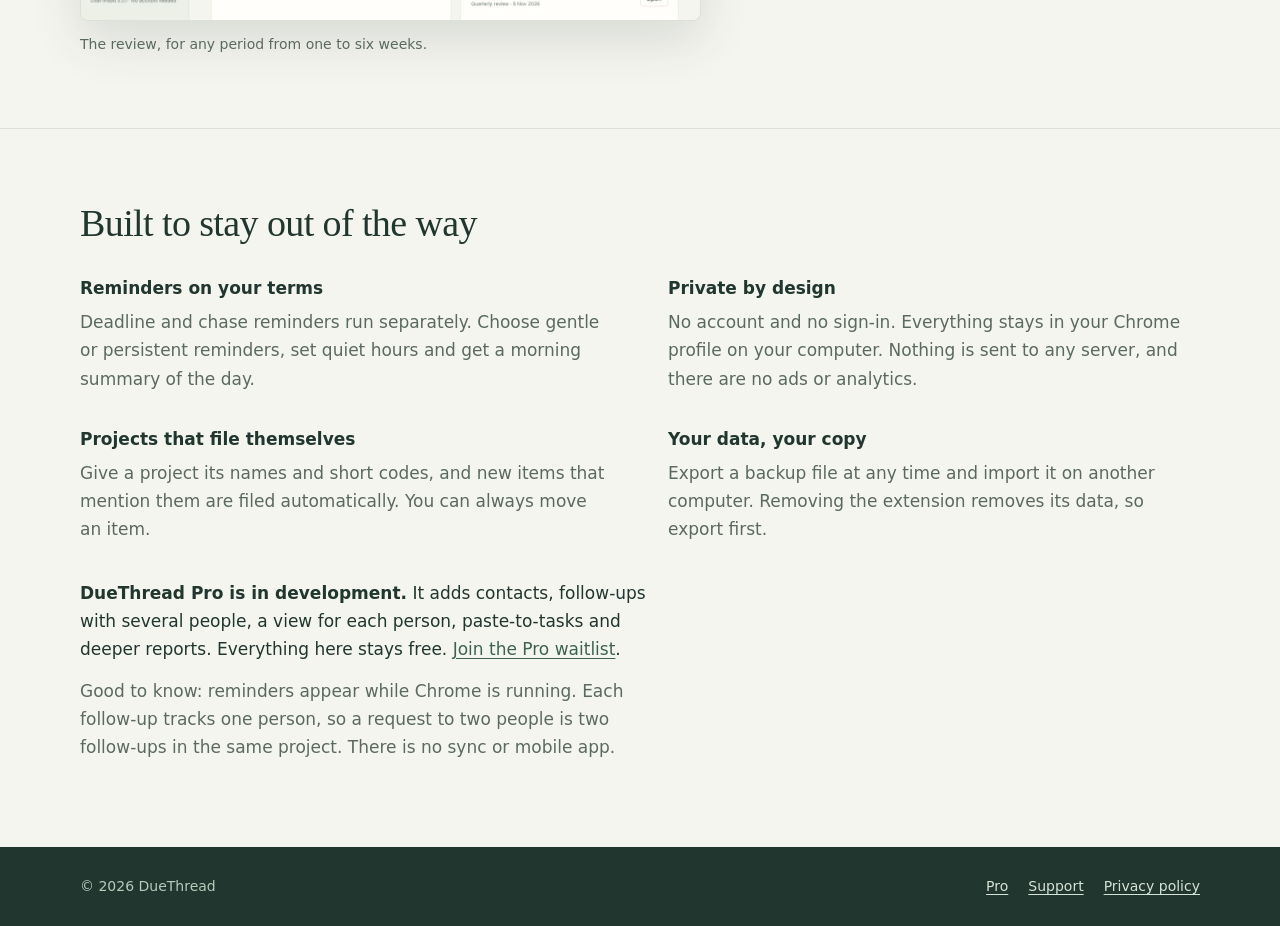
==== commit b2f1770d: "Update site for DueThread 3.0.3: support email, Pro price, privacy policy" ====
--- a/index.html
+++ b/index.html
@@ -28,11 +28,7 @@
   <div class="wrap">
     <h1 id="hero-title">Keep track of what other people owe you.</h1>
     <p class="lede">DueThread is a to-do list and follow-up tracker for Chrome. It keeps the date someone promised separate from the date you will chase them, and reminds you when it is time. Your own tasks live in the same list.</p>
-<<<<<<< HEAD
-    <p class="availability" id="store-link">Free for Chrome. The Chrome Web Store listing is now in beta.</p>
-=======
-    <p class="availability" id="store-link">Free for Chrome. The Chrome Web Store listing is in Beta now.</p>
->>>>>>> 487263c27f81877ddb5ce93fb20be667df44b118
+    <p class="availability" id="store-link">Free for Chrome. The Chrome Web Store listing is coming soon.</p>
 
     <figure class="thread">
       <svg viewBox="0 0 760 56" aria-hidden="true" focusable="false">
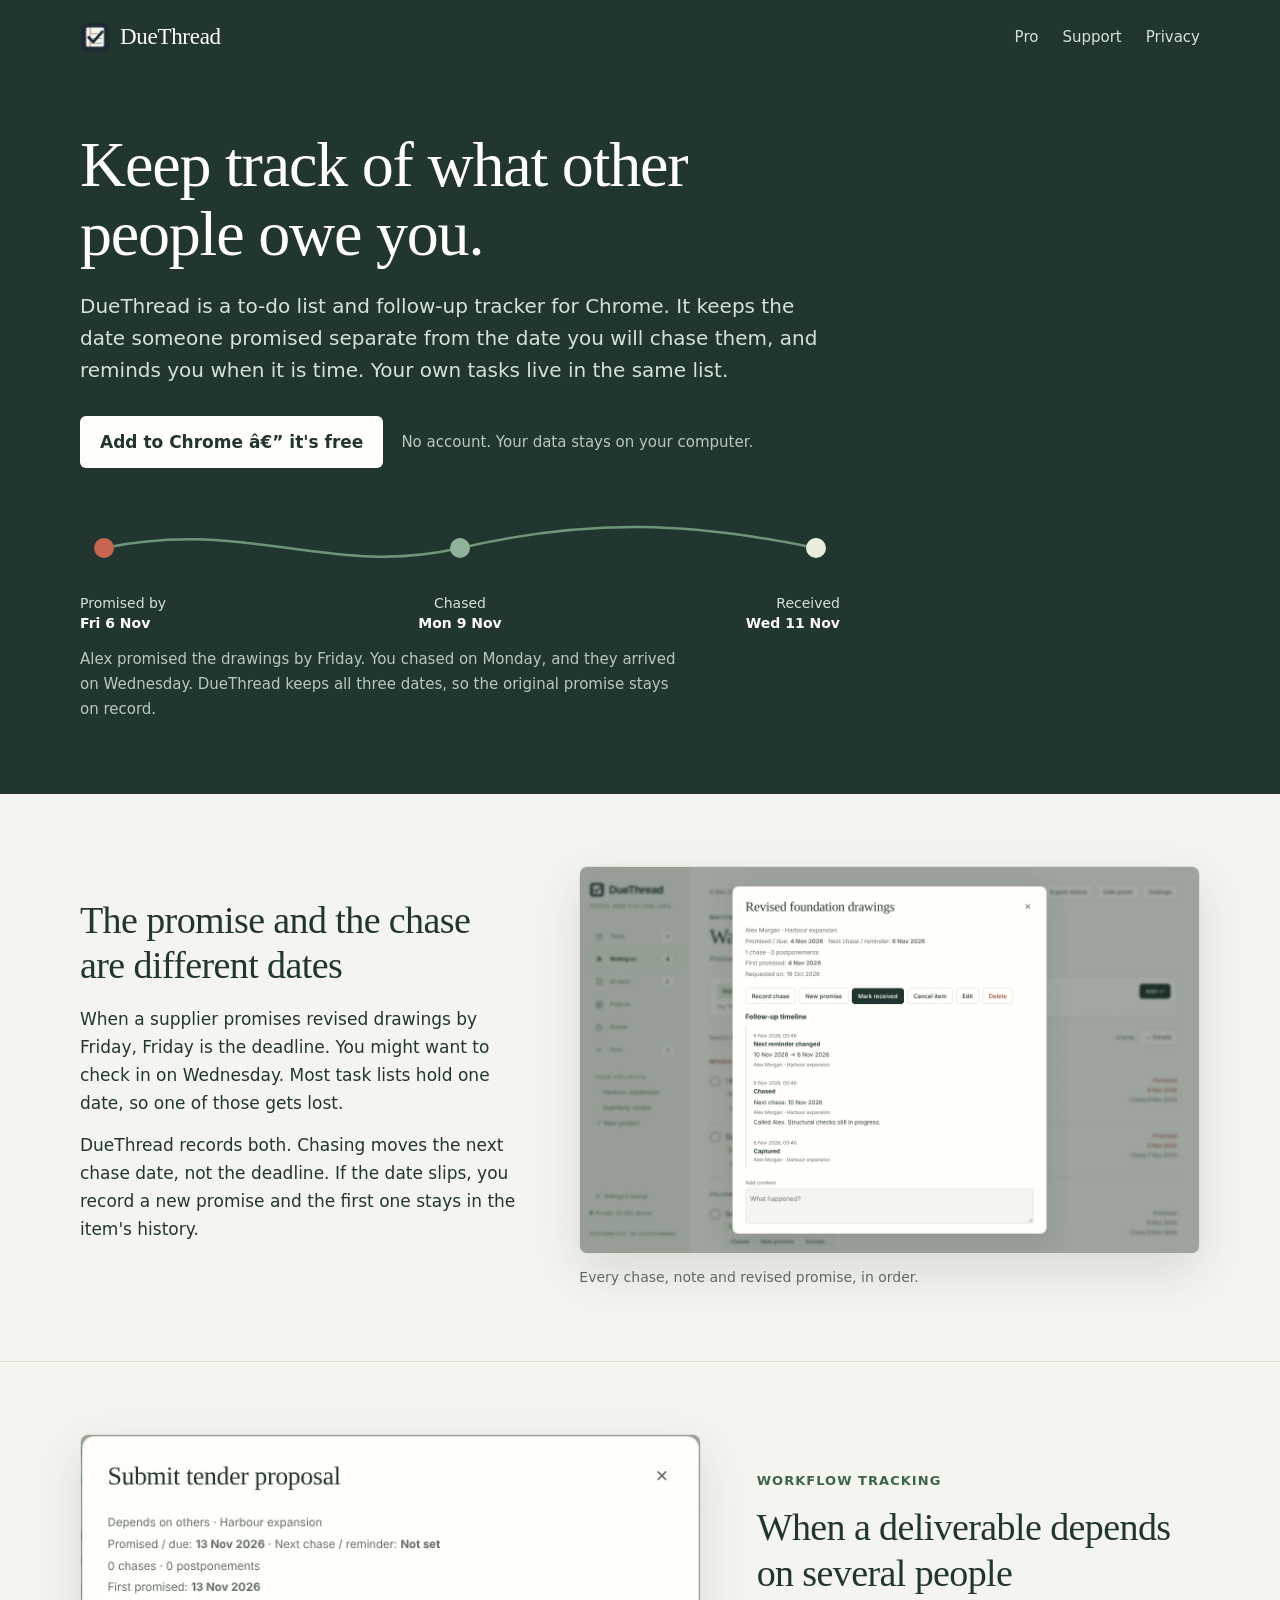
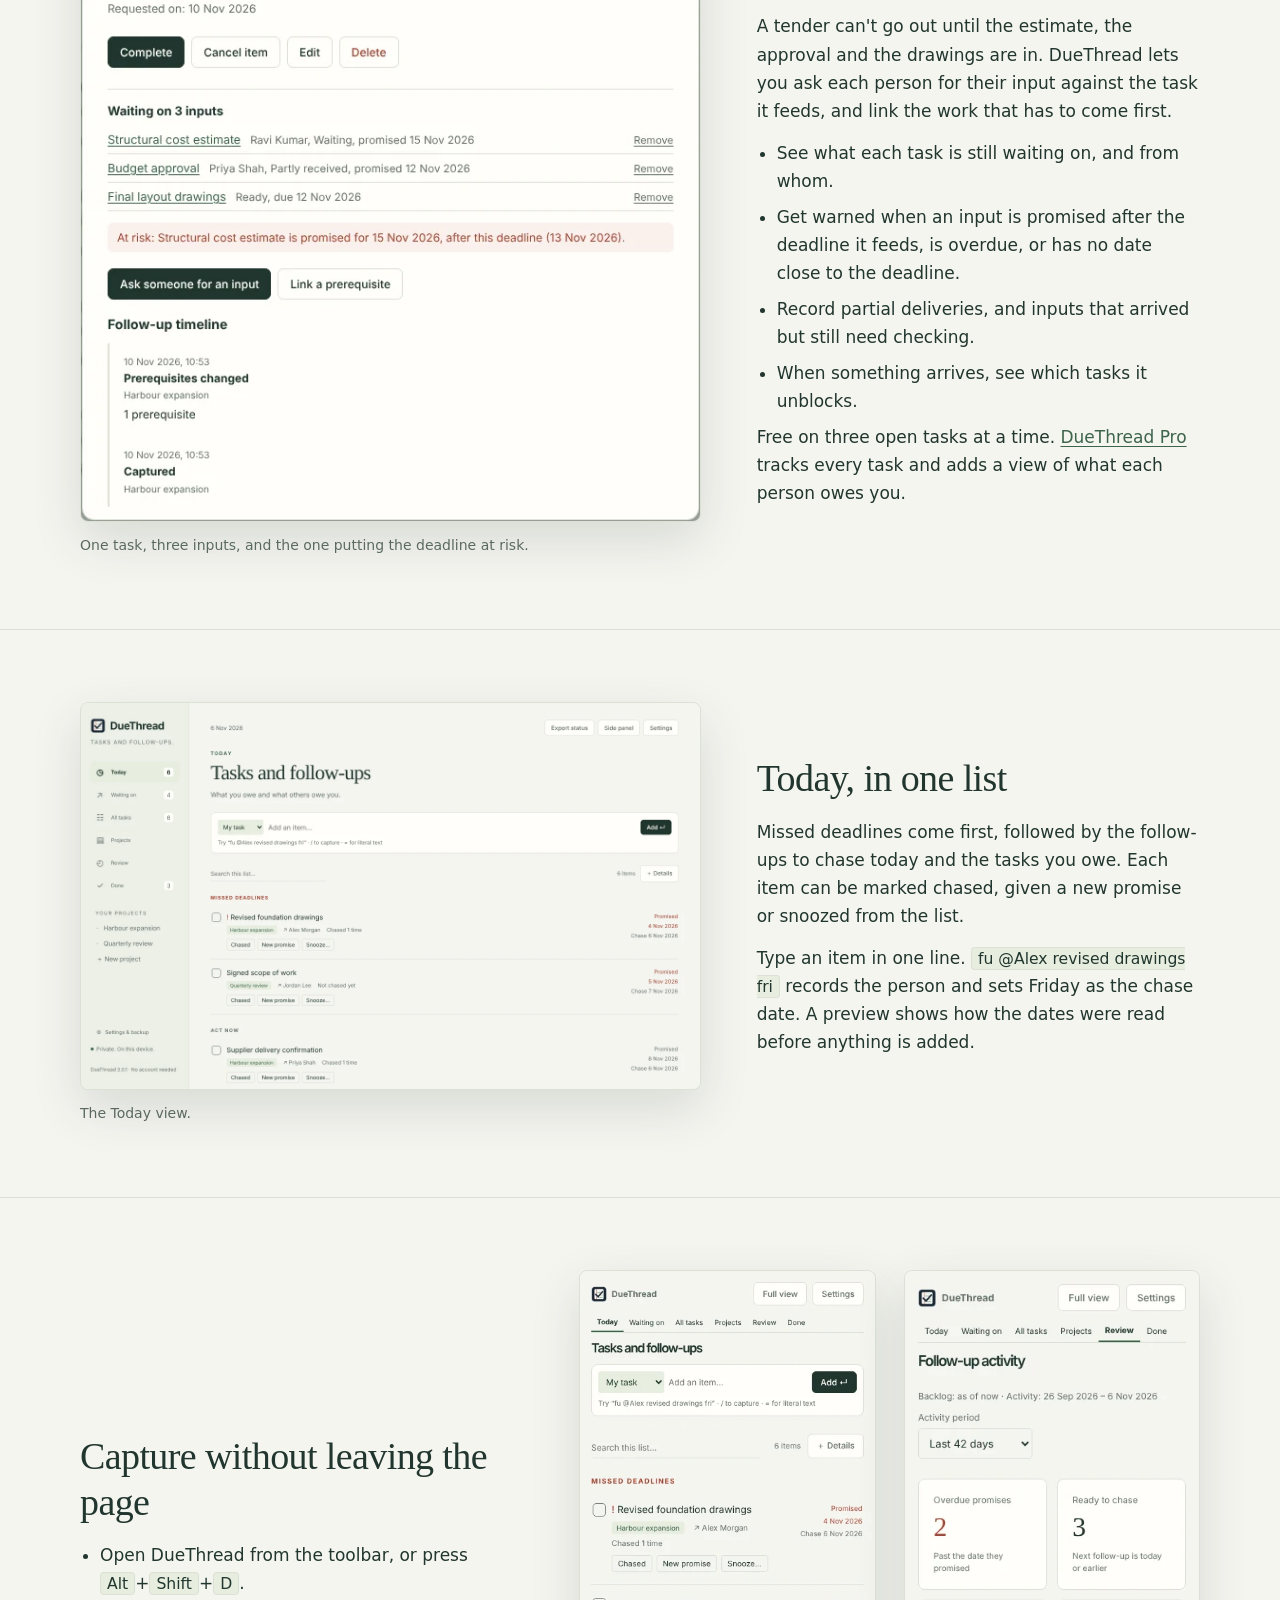
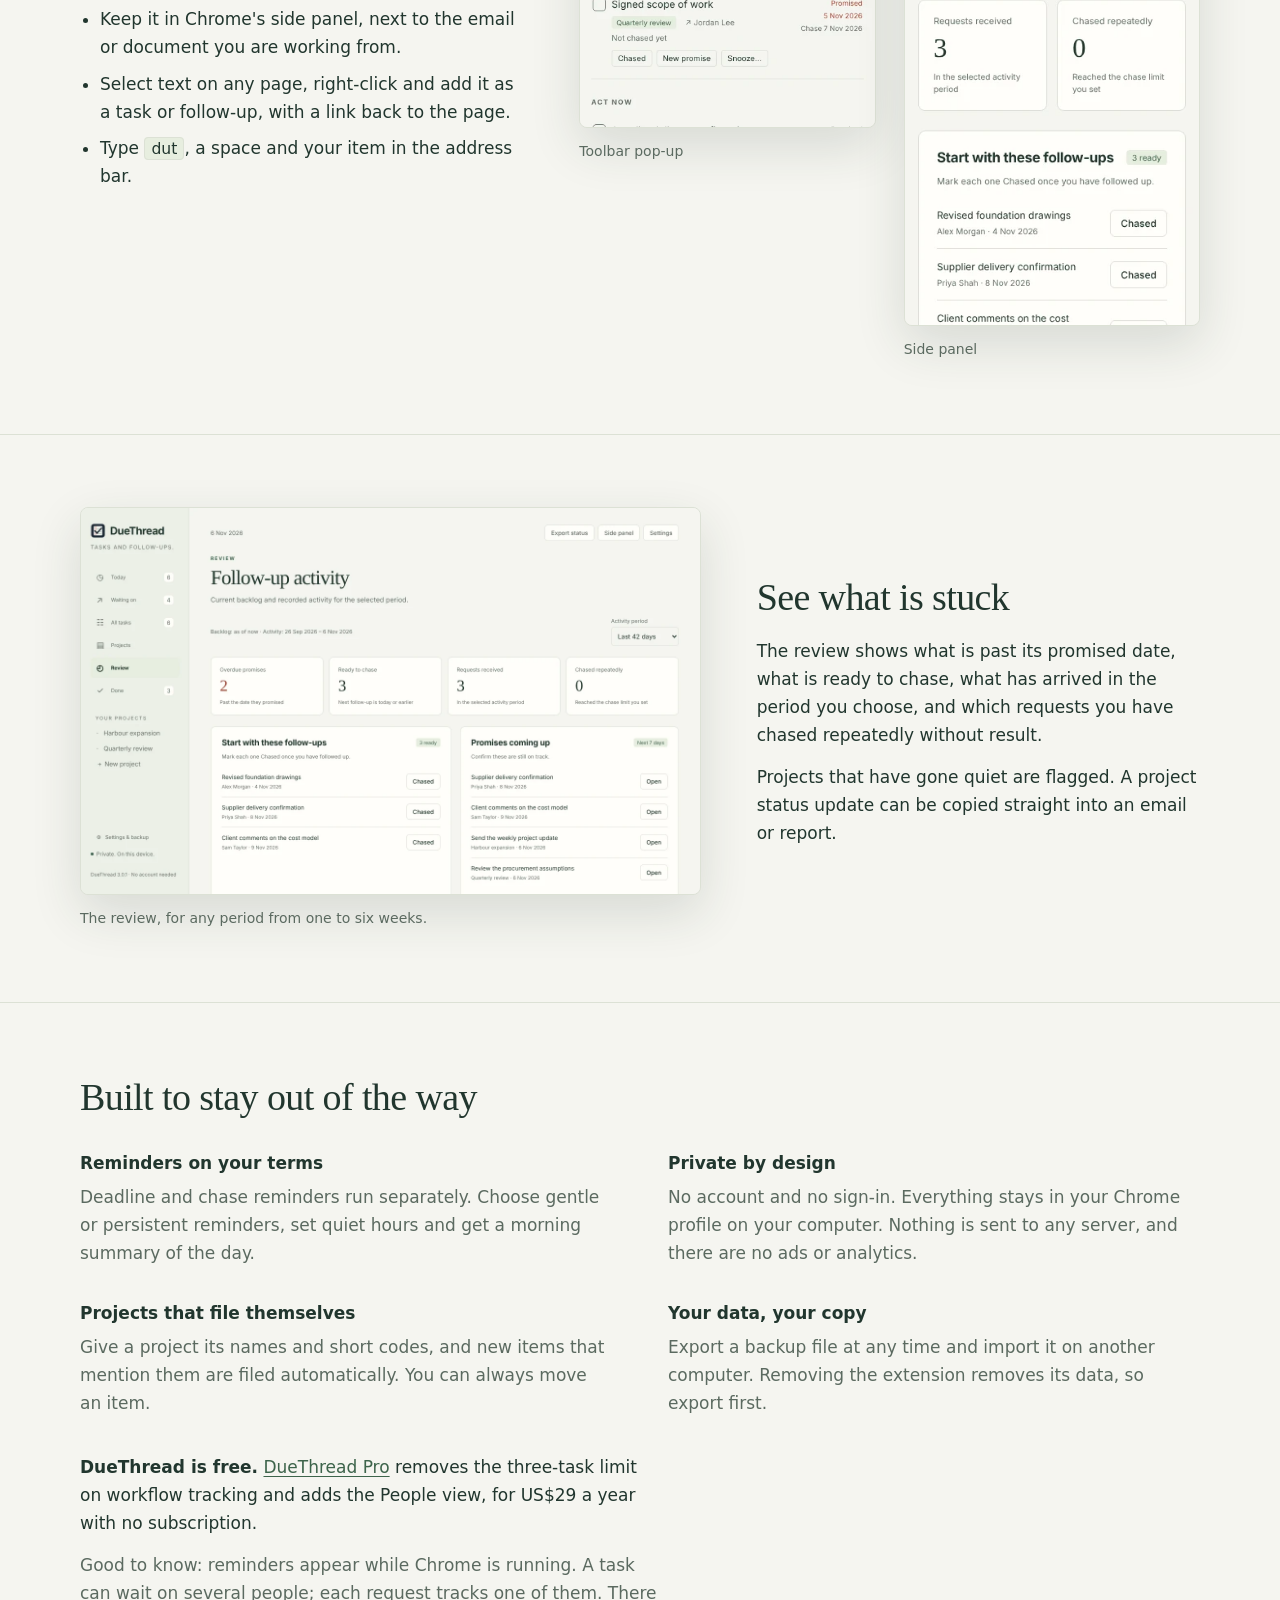
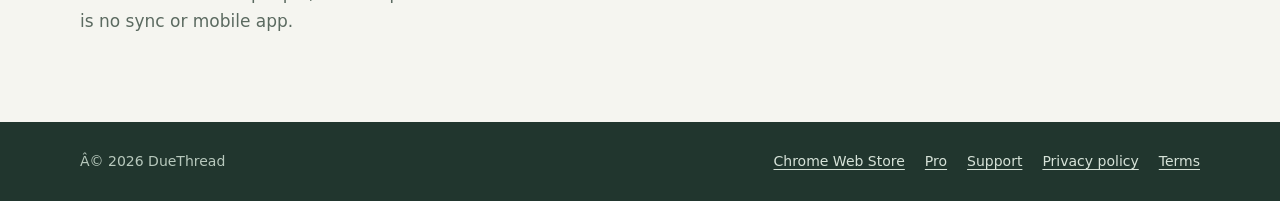
==== commit 0b3e21db: "Publish DueThread site with store links and Pro purchase" ====
--- a/index.html
+++ b/index.html
@@ -1,10 +1,10 @@
-<!doctype html>
+﻿<!doctype html>
 <html lang="en">
 <head>
 <meta charset="utf-8">
 <meta name="viewport" content="width=device-width, initial-scale=1">
 <title>DueThread: tasks and follow-ups for Chrome</title>
-<meta name="description" content="DueThread is a to-do list and follow-up tracker for Chrome. It keeps the date someone promised separate from the date you will chase them, and reminds you when it is time. No account needed.">
+<meta name="description" content="DueThread is a to-do list and follow-up tracker for Chrome. It keeps the date someone promised separate from the date you will chase them, shows what each deliverable is still waiting on, and reminds you when it is time. No account needed.">
 <meta property="og:title" content="DueThread: tasks and follow-ups for Chrome">
 <meta property="og:description" content="Keep track of what you owe and what other people owe you. Private, no account needed.">
 <meta property="og:type" content="website">
@@ -28,7 +28,7 @@
   <div class="wrap">
     <h1 id="hero-title">Keep track of what other people owe you.</h1>
     <p class="lede">DueThread is a to-do list and follow-up tracker for Chrome. It keeps the date someone promised separate from the date you will chase them, and reminds you when it is time. Your own tasks live in the same list.</p>
-    <p class="availability" id="store-link">Free for Chrome. The Chrome Web Store listing is coming soon.</p>
+    <p class="hero-cta"><a class="btn-store" href="https://chromewebstore.google.com/detail/duethread-%E2%80%94-tasks-follow/khikacoiommnpmbidofgbacapfpfakbp">Add to Chrome â€” it's free</a> <span>No account. Your data stays on your computer.</span></p>
 
     <figure class="thread">
       <svg viewBox="0 0 760 56" aria-hidden="true" focusable="false">
@@ -58,6 +58,27 @@
       <figure class="shot">
         <img src="timeline.webp" width="1280" height="800" loading="lazy" alt="An item's details: promised date, next chase date, first promised date, and a timeline listing each chase with notes.">
         <figcaption>Every chase, note and revised promise, in order.</figcaption>
+      </figure>
+    </div>
+  </section>
+
+  <section class="section" aria-labelledby="s-tracker">
+    <div class="wrap split reverse">
+      <div class="copy">
+        <p class="eyebrow">Workflow tracking</p>
+        <h2 id="s-tracker">When a deliverable depends on several people</h2>
+        <p>A tender can't go out until the estimate, the approval and the drawings are in. DueThread lets you ask each person for their input against the task it feeds, and link the work that has to come first.</p>
+        <ul>
+          <li>See what each task is still waiting on, and from whom.</li>
+          <li>Get warned when an input is promised after the deadline it feeds, is overdue, or has no date close to the deadline.</li>
+          <li>Record partial deliveries, and inputs that arrived but still need checking.</li>
+          <li>When something arrives, see which tasks it unblocks.</li>
+        </ul>
+        <p>Free on three open tasks at a time. <a href="pro.html">DueThread Pro</a> tracks every task and adds a view of what each person owes you.</p>
+      </div>
+      <figure class="shot">
+        <img src="tracker-details.webp" width="652" height="722" loading="lazy" alt="A task called Submit tender proposal, waiting on three inputs: a structural cost estimate from Ravi Kumar, a partly received budget approval from Priya Shah, and final layout drawings. A warning says the estimate is promised after the task's deadline.">
+        <figcaption>One task, three inputs, and the one putting the deadline at risk.</figcaption>
       </figure>
     </div>
   </section>
@@ -135,21 +156,24 @@
           <p>Export a backup file at any time and import it on another computer. Removing the extension removes its data, so export first.</p>
         </div>
       </div>
-      <p style="margin-top:36px"><strong>DueThread Pro is in development.</strong> It adds contacts, follow-ups with several people, a view for each person, paste-to-tasks and deeper reports. Everything here stays free. <a href="pro.html">Join the Pro waitlist</a>.</p>
-      <p class="muted">Good to know: reminders appear while Chrome is running. Each follow-up tracks one person, so a request to two people is two follow-ups in the same project. There is no sync or mobile app.</p>
+      <p style="margin-top:36px"><strong>DueThread is free.</strong> <a href="pro.html">DueThread Pro</a> removes the three-task limit on workflow tracking and adds the People view, for US$29 a year with no subscription.</p>
+      <p class="muted">Good to know: reminders appear while Chrome is running. A task can wait on several people; each request tracks one of them. There is no sync or mobile app.</p>
     </div>
   </section>
 </main>
 
 <footer class="site-footer">
   <div class="wrap">
-    <span>© 2026 DueThread</span>
+    <span>Â© 2026 DueThread</span>
     <nav aria-label="Footer">
+      <a href="https://chromewebstore.google.com/detail/duethread-%E2%80%94-tasks-follow/khikacoiommnpmbidofgbacapfpfakbp">Chrome Web Store</a>
       <a href="pro.html">Pro</a>
       <a href="support.html">Support</a>
       <a href="privacy.html">Privacy policy</a>
+      <a href="terms.html">Terms</a>
     </nav>
   </div>
 </footer>
 </body>
 </html>
+
--- a/style.css
+++ b/style.css
@@ -138,3 +138,22 @@
 }
 @media (prefers-reduced-motion: reduce) { * { scroll-behavior: auto !important; } }
 .doc-head .wrap { max-width: 760px; }
+
+.eyebrow { font-size: 13px; font-weight: 600; letter-spacing: 0.08em; text-transform: uppercase; color: var(--forest); margin: 0 0 10px; }
+@media (prefers-color-scheme: dark) { .eyebrow { color: var(--link); } }
+.btn-buy { display: inline-block; background: var(--forest); color: #fffefa; text-decoration: none; font-weight: 600; padding: 12px 20px; border-radius: 6px; }
+.btn-buy:hover { background: var(--ink); text-decoration: none; }
+.price { font-family: var(--serif); font-size: 34px; margin: 0 0 4px; }
+.plans { display: grid; grid-template-columns: 1fr 1fr; gap: 20px; margin: 18px 0 8px; }
+.plan { background: var(--surface); border: 1px solid var(--line); border-radius: 8px; padding: 20px 22px; }
+.plan h3 { margin: 0 0 4px; font-size: 18px; }
+.plan ul { margin: 12px 0 0; padding-left: 20px; }
+.plan.pro { border-color: var(--forest); border-width: 2px; }
+.keybox { width: 100%; min-height: 110px; font: 14px/1.5 ui-monospace, Consolas, monospace; padding: 12px; border: 1px solid var(--line); border-radius: 6px; background: var(--surface); color: var(--text); word-break: break-all; resize: vertical; }
+.notice { border-left: 4px solid var(--knot-late); background: var(--surface); padding: 14px 18px; border-radius: 6px; }
+@media (max-width: 640px) { .plans { grid-template-columns: 1fr; } }
+
+.hero-cta { display: flex; flex-wrap: wrap; align-items: center; gap: 12px 18px; margin: 0; }
+.hero-cta span { font-size: 15px; color: #b8c9bd; }
+.btn-store { display: inline-block; background: #fffefa; color: #21362e; text-decoration: none; font-weight: 600; padding: 12px 20px; border-radius: 6px; }
+.btn-store:hover { background: #e7eedf; color: #21362e; text-decoration: none; }
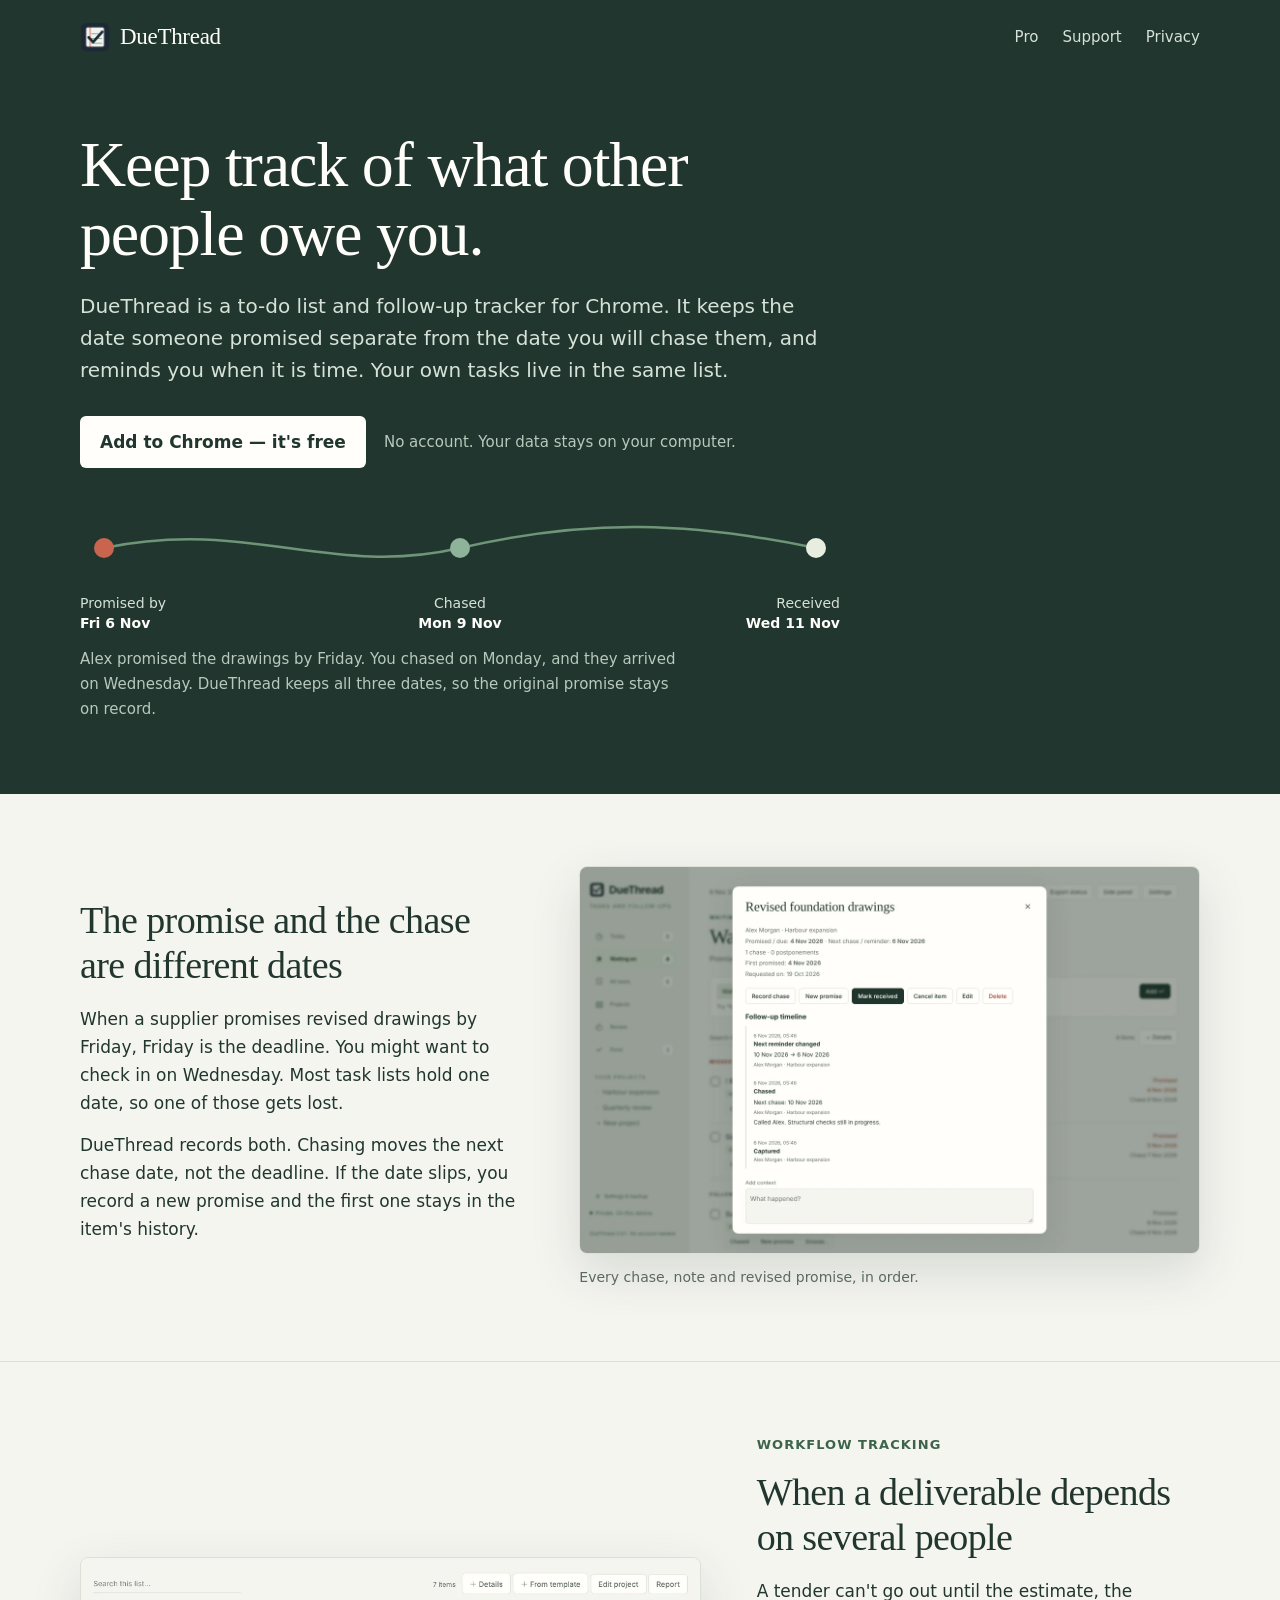
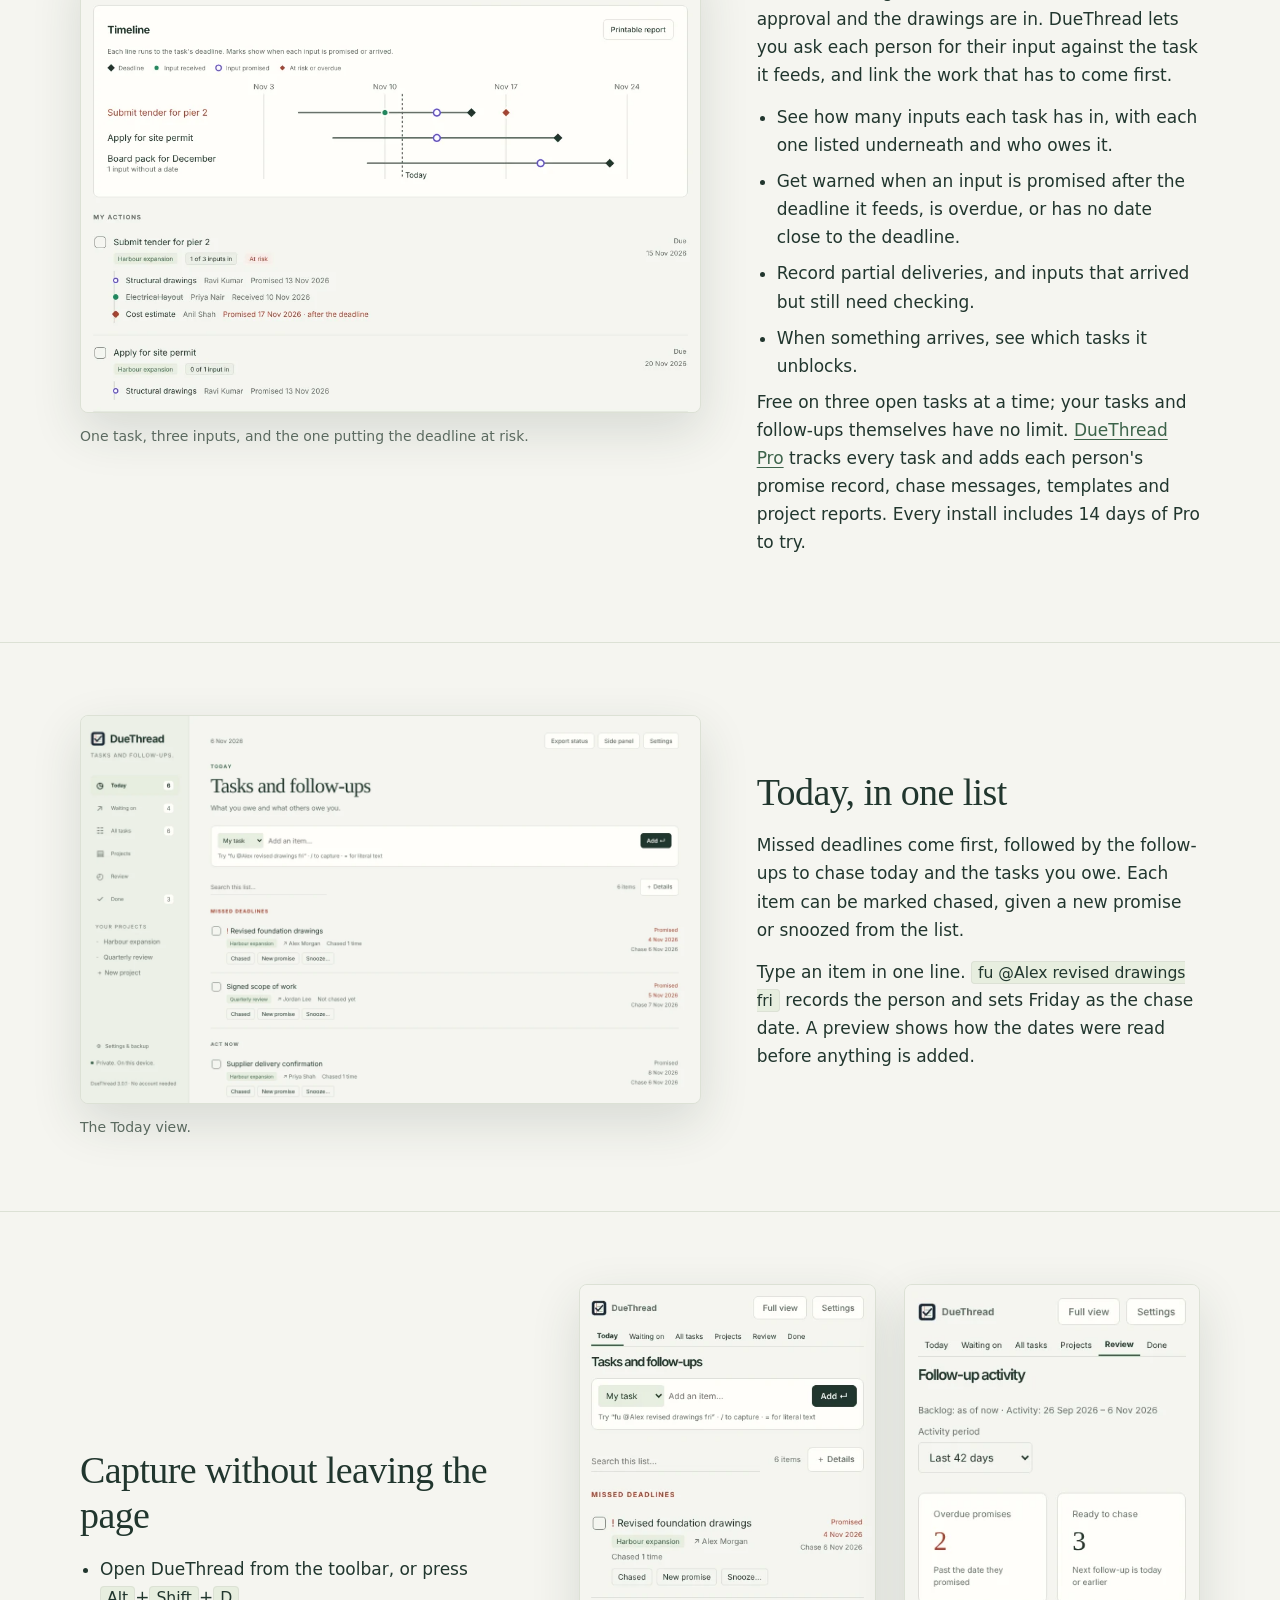
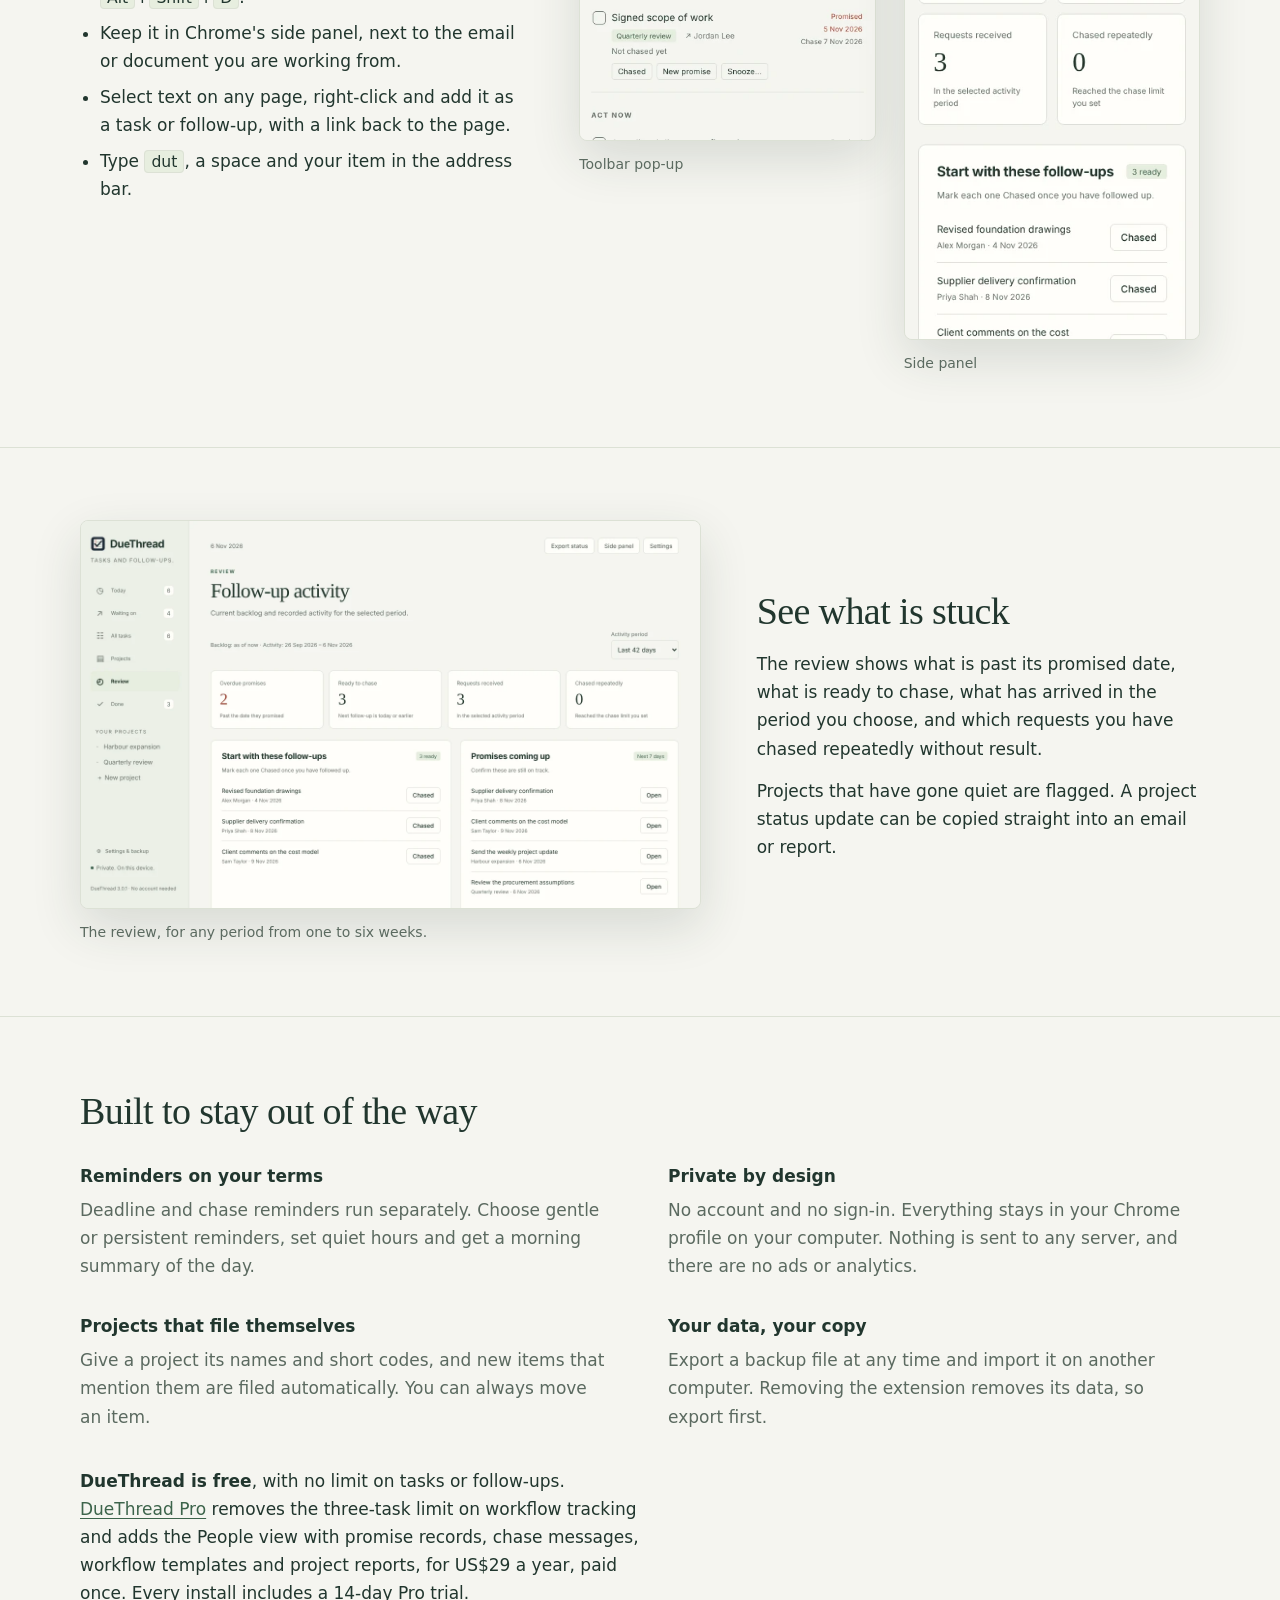
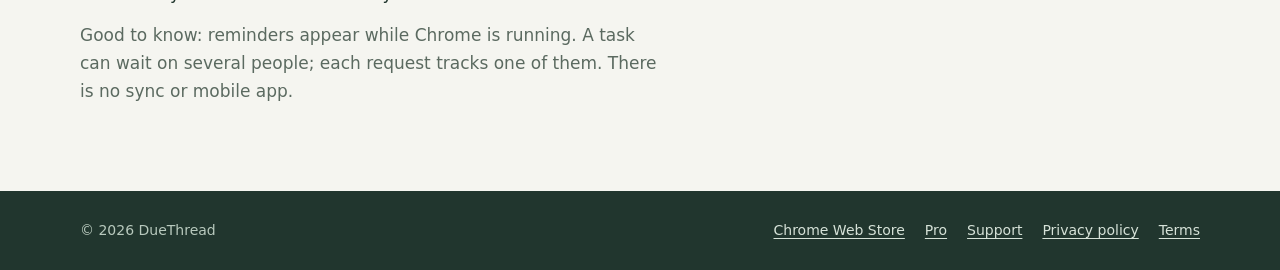
==== commit f572ac90: "Publish DueThread site with store links and Pro purchase again" ====
--- a/index.html
+++ b/index.html
@@ -1,4 +1,4 @@
-﻿<!doctype html>
+<!doctype html>
 <html lang="en">
 <head>
 <meta charset="utf-8">
@@ -28,7 +28,7 @@
   <div class="wrap">
     <h1 id="hero-title">Keep track of what other people owe you.</h1>
     <p class="lede">DueThread is a to-do list and follow-up tracker for Chrome. It keeps the date someone promised separate from the date you will chase them, and reminds you when it is time. Your own tasks live in the same list.</p>
-    <p class="hero-cta"><a class="btn-store" href="https://chromewebstore.google.com/detail/duethread-%E2%80%94-tasks-follow/khikacoiommnpmbidofgbacapfpfakbp">Add to Chrome â€” it's free</a> <span>No account. Your data stays on your computer.</span></p>
+    <p class="hero-cta"><a class="btn-store" href="STORE_URL">Add to Chrome — it's free</a> <span>No account. Your data stays on your computer.</span></p>
 
     <figure class="thread">
       <svg viewBox="0 0 760 56" aria-hidden="true" focusable="false">
@@ -69,15 +69,15 @@
         <h2 id="s-tracker">When a deliverable depends on several people</h2>
         <p>A tender can't go out until the estimate, the approval and the drawings are in. DueThread lets you ask each person for their input against the task it feeds, and link the work that has to come first.</p>
         <ul>
-          <li>See what each task is still waiting on, and from whom.</li>
+          <li>See how many inputs each task has in, with each one listed underneath and who owes it.</li>
           <li>Get warned when an input is promised after the deadline it feeds, is overdue, or has no date close to the deadline.</li>
           <li>Record partial deliveries, and inputs that arrived but still need checking.</li>
           <li>When something arrives, see which tasks it unblocks.</li>
         </ul>
-        <p>Free on three open tasks at a time. <a href="pro.html">DueThread Pro</a> tracks every task and adds a view of what each person owes you.</p>
+        <p>Free on three open tasks at a time; your tasks and follow-ups themselves have no limit. <a href="pro.html">DueThread Pro</a> tracks every task and adds each person's promise record, chase messages, templates and project reports. Every install includes 14 days of Pro to try.</p>
       </div>
       <figure class="shot">
-        <img src="tracker-details.webp" width="652" height="722" loading="lazy" alt="A task called Submit tender proposal, waiting on three inputs: a structural cost estimate from Ravi Kumar, a partly received budget approval from Priya Shah, and final layout drawings. A warning says the estimate is promised after the task's deadline.">
+        <img src="tracker-timeline.webp" width="1008" height="740" loading="lazy" alt="A project timeline: Submit tender for pier 2 is shown in red because its cost estimate is promised for 17 November, after the 15 November deadline. Below, the task lists its three inputs: structural drawings from Ravi Kumar, an electrical layout already received from Priya Nair, and the late cost estimate from Anil Shah.">
         <figcaption>One task, three inputs, and the one putting the deadline at risk.</figcaption>
       </figure>
     </div>
@@ -156,7 +156,7 @@
           <p>Export a backup file at any time and import it on another computer. Removing the extension removes its data, so export first.</p>
         </div>
       </div>
-      <p style="margin-top:36px"><strong>DueThread is free.</strong> <a href="pro.html">DueThread Pro</a> removes the three-task limit on workflow tracking and adds the People view, for US$29 a year with no subscription.</p>
+      <p style="margin-top:36px"><strong>DueThread is free</strong>, with no limit on tasks or follow-ups. <a href="pro.html">DueThread Pro</a> removes the three-task limit on workflow tracking and adds the People view with promise records, chase messages, workflow templates and project reports, for US$29 a year, paid once. Every install includes a 14-day Pro trial.</p>
       <p class="muted">Good to know: reminders appear while Chrome is running. A task can wait on several people; each request tracks one of them. There is no sync or mobile app.</p>
     </div>
   </section>
@@ -164,9 +164,9 @@
 
 <footer class="site-footer">
   <div class="wrap">
-    <span>Â© 2026 DueThread</span>
+    <span>© 2026 DueThread</span>
     <nav aria-label="Footer">
-      <a href="https://chromewebstore.google.com/detail/duethread-%E2%80%94-tasks-follow/khikacoiommnpmbidofgbacapfpfakbp">Chrome Web Store</a>
+      <a href="STORE_URL">Chrome Web Store</a>
       <a href="pro.html">Pro</a>
       <a href="support.html">Support</a>
       <a href="privacy.html">Privacy policy</a>
@@ -176,4 +176,3 @@
 </footer>
 </body>
 </html>
-
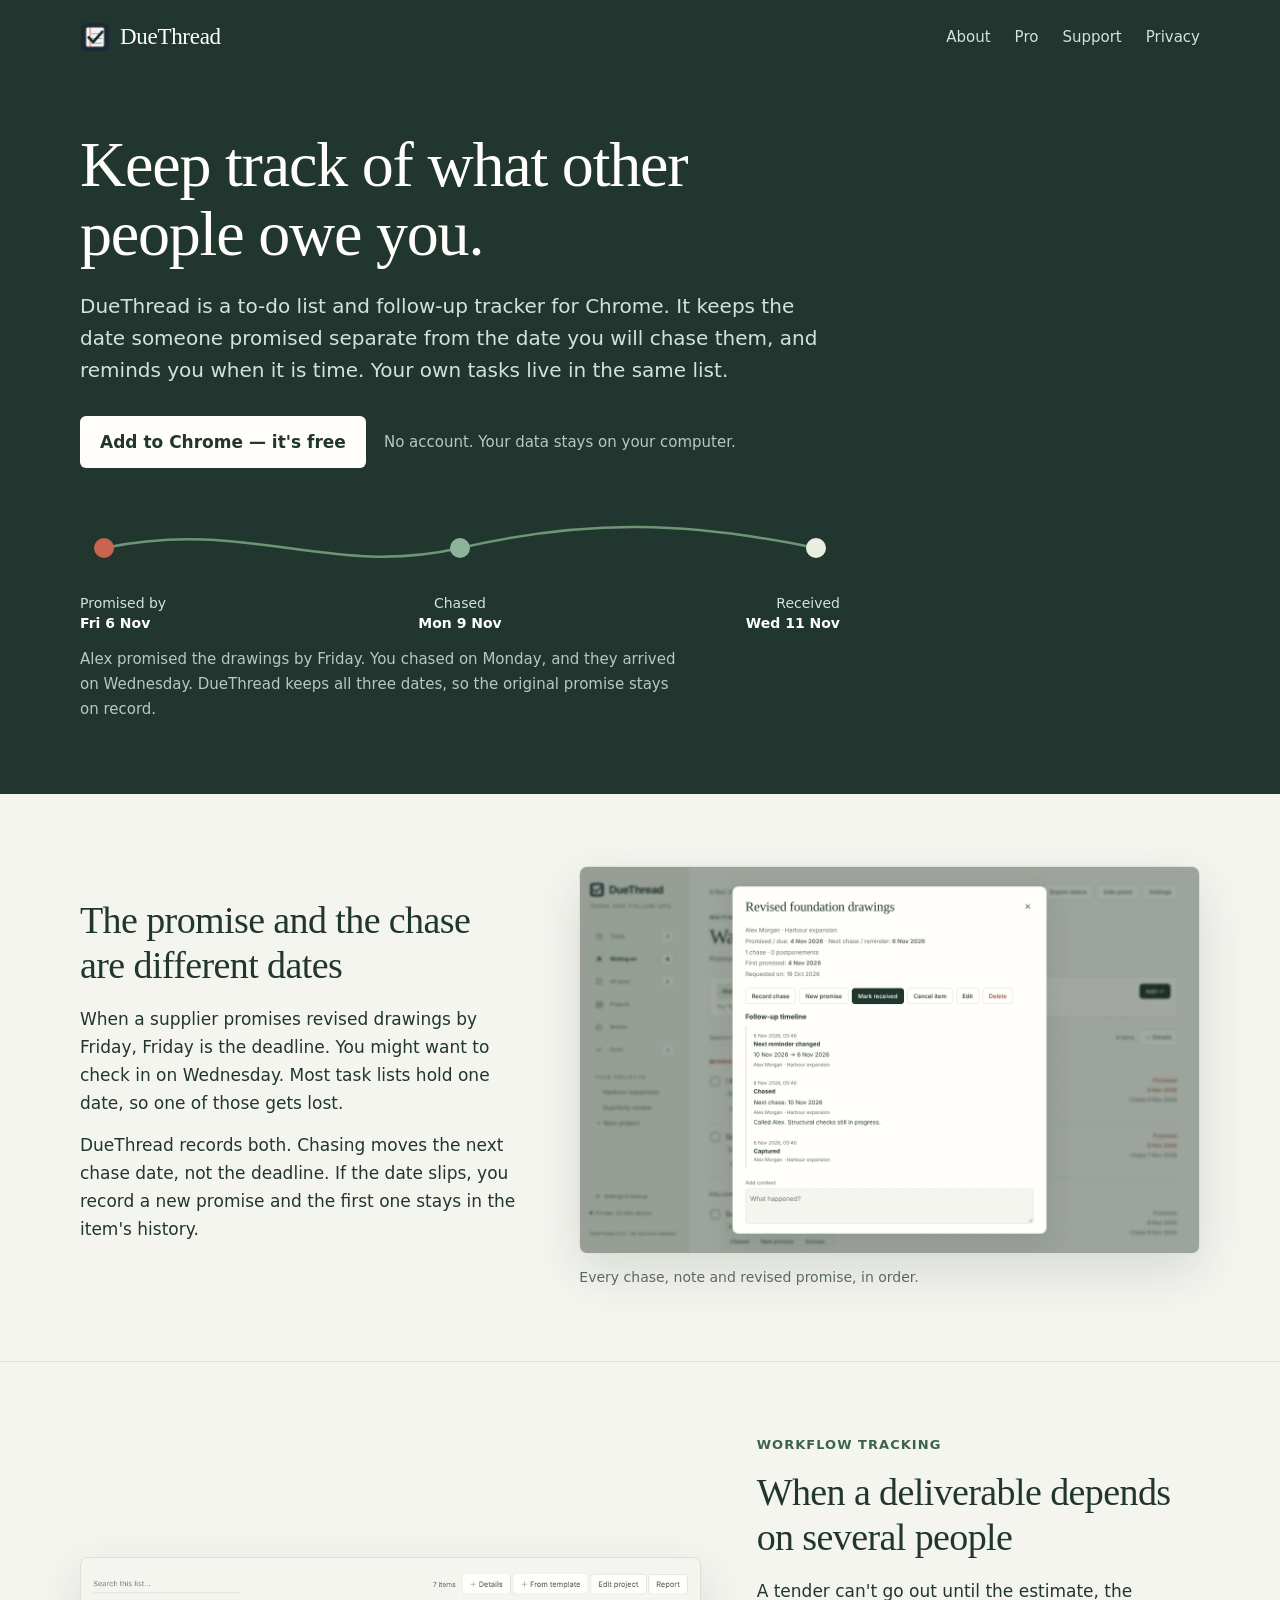
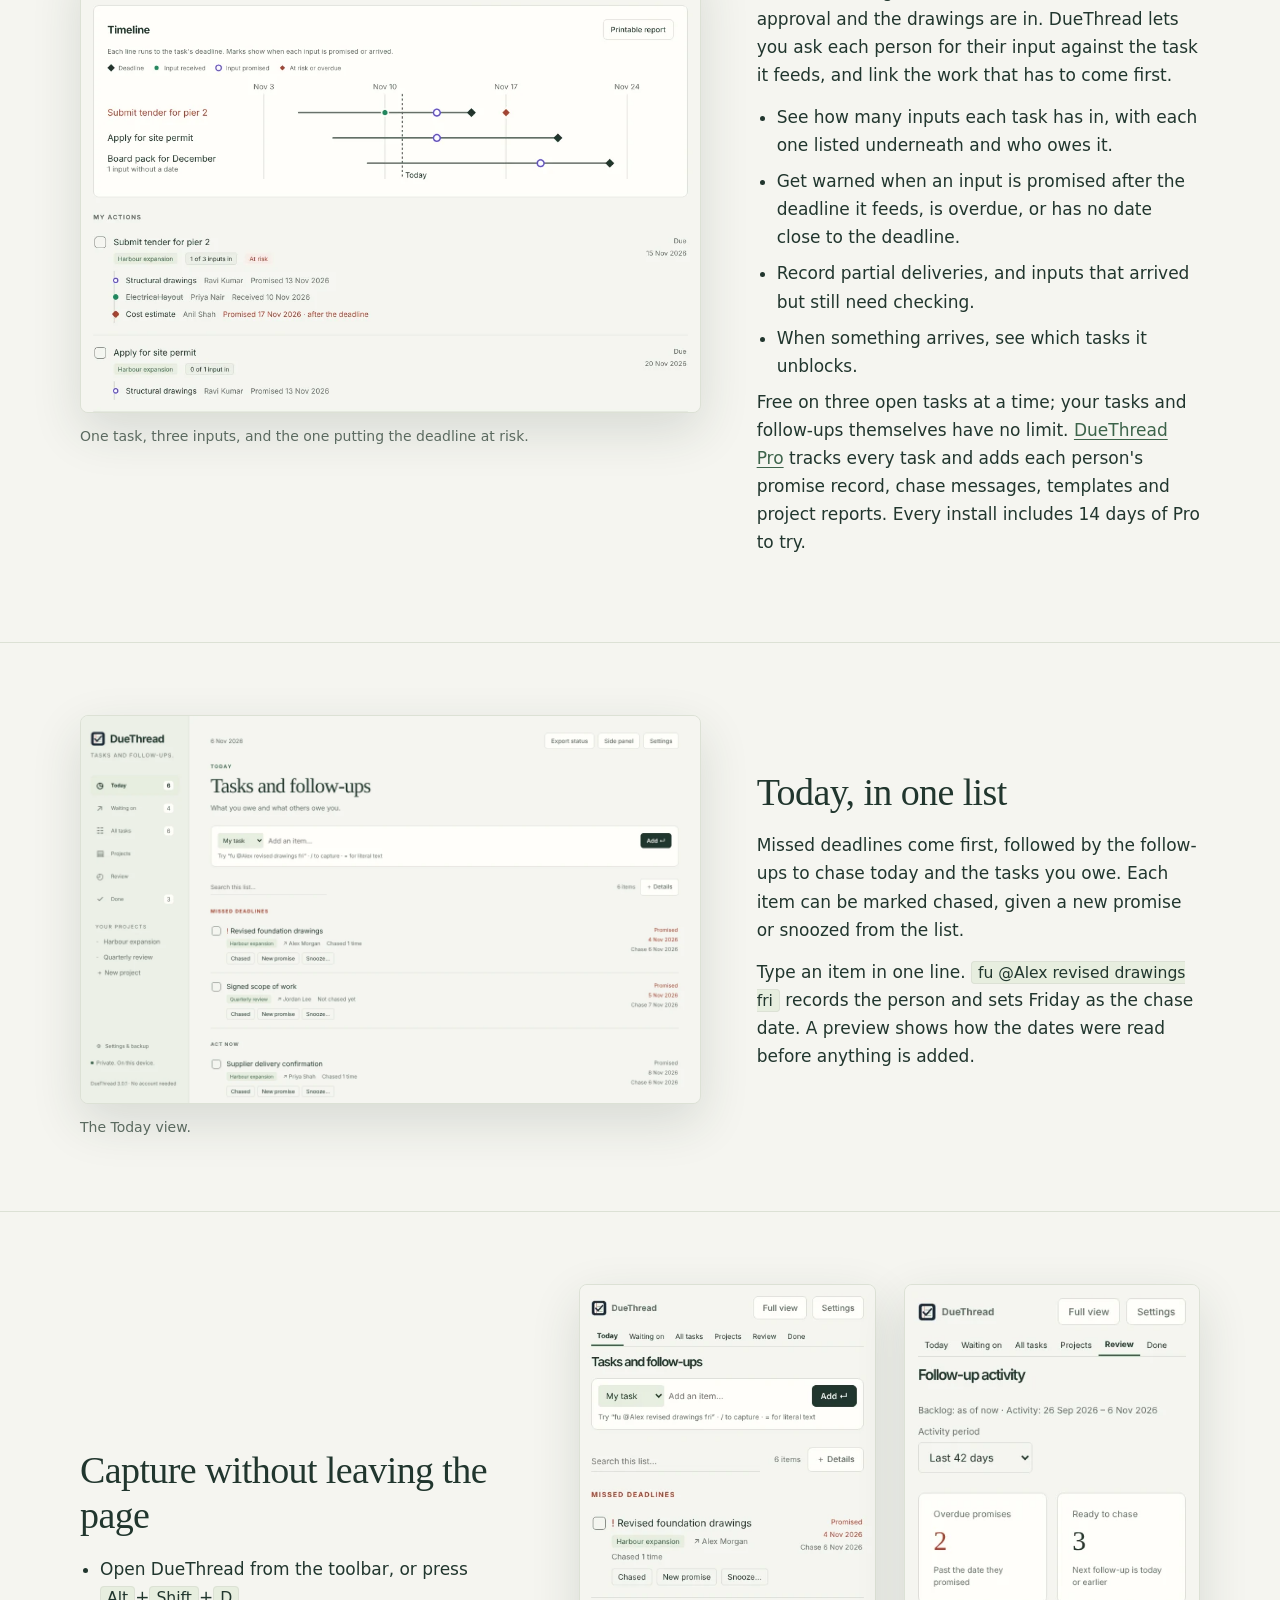
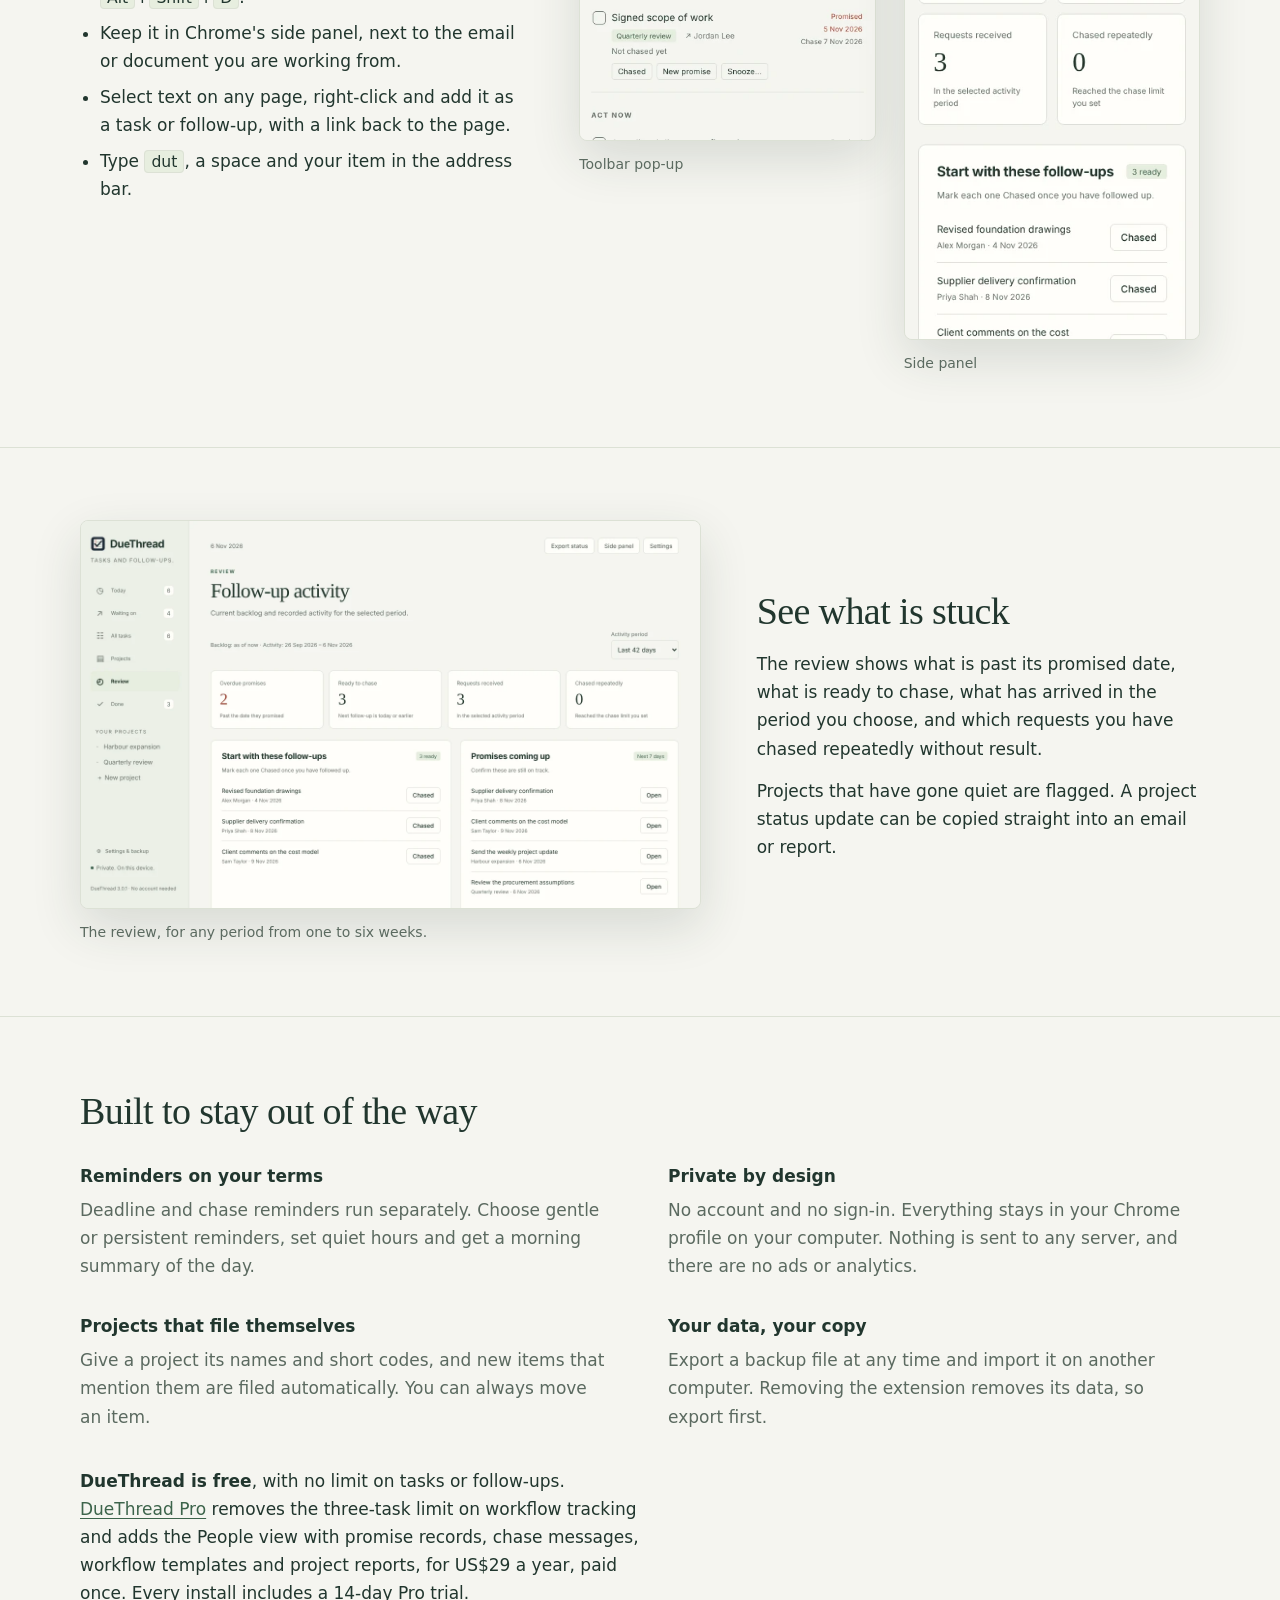
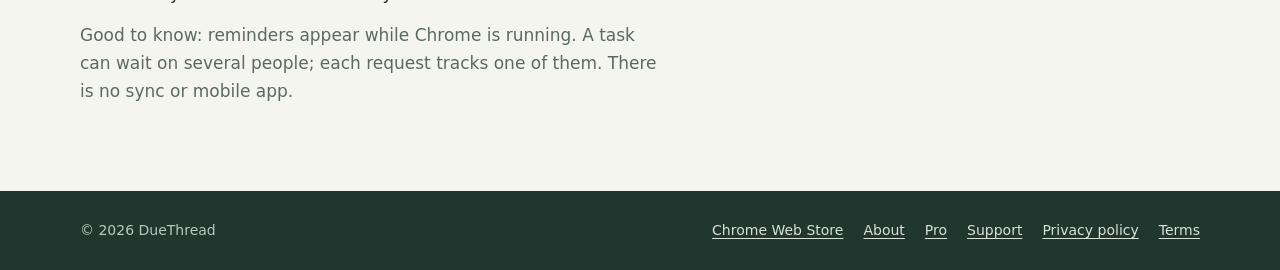
==== commit 363b5c9e: "added about" ====
--- a/index.html
+++ b/index.html
@@ -17,6 +17,7 @@
   <div class="wrap">
     <a class="brand" href="./"><img src="icon128.png" alt="" width="30" height="30">DueThread</a>
     <nav class="site-nav" aria-label="Site">
+      <a href="about.html">About</a>
       <a href="pro.html">Pro</a>
       <a href="support.html">Support</a>
       <a href="privacy.html">Privacy</a>
@@ -28,7 +29,7 @@
   <div class="wrap">
     <h1 id="hero-title">Keep track of what other people owe you.</h1>
     <p class="lede">DueThread is a to-do list and follow-up tracker for Chrome. It keeps the date someone promised separate from the date you will chase them, and reminds you when it is time. Your own tasks live in the same list.</p>
-    <p class="hero-cta"><a class="btn-store" href="STORE_URL">Add to Chrome — it's free</a> <span>No account. Your data stays on your computer.</span></p>
+    <p class="hero-cta"><a class="btn-store" href="https://chromewebstore.google.com/detail/duethread-%E2%80%94-tasks-follow/khikacoiommnpmbidofgbacapfpfakbp">Add to Chrome &mdash; it's free</a> <span>No account. Your data stays on your computer.</span></p>
 
     <figure class="thread">
       <svg viewBox="0 0 760 56" aria-hidden="true" focusable="false">
@@ -164,9 +165,10 @@
 
 <footer class="site-footer">
   <div class="wrap">
-    <span>© 2026 DueThread</span>
+    <span>&copy; 2026 DueThread</span>
     <nav aria-label="Footer">
-      <a href="STORE_URL">Chrome Web Store</a>
+      <a href="https://chromewebstore.google.com/detail/duethread-%E2%80%94-tasks-follow/khikacoiommnpmbidofgbacapfpfakbp">Chrome Web Store</a>
+      <a href="about.html">About</a>
       <a href="pro.html">Pro</a>
       <a href="support.html">Support</a>
       <a href="privacy.html">Privacy policy</a>
--- a/style.css
+++ b/style.css
@@ -157,3 +157,9 @@
 .hero-cta span { font-size: 15px; color: #b8c9bd; }
 .btn-store { display: inline-block; background: #fffefa; color: #21362e; text-decoration: none; font-weight: 600; padding: 12px 20px; border-radius: 6px; }
 .btn-store:hover { background: #e7eedf; color: #21362e; text-decoration: none; }
+
+/* About page */
+.about .lead-in { font-family: var(--serif); font-size: clamp(23px, 2.6vw, 28px); line-height: 1.4; letter-spacing: -0.3px; margin: 0 0 28px; }
+.about p { line-height: 1.75; }
+.about .signoff { font-family: var(--serif); font-size: 26px; margin: 40px 0 0; }
+.about .about-cta { margin-top: 36px; }
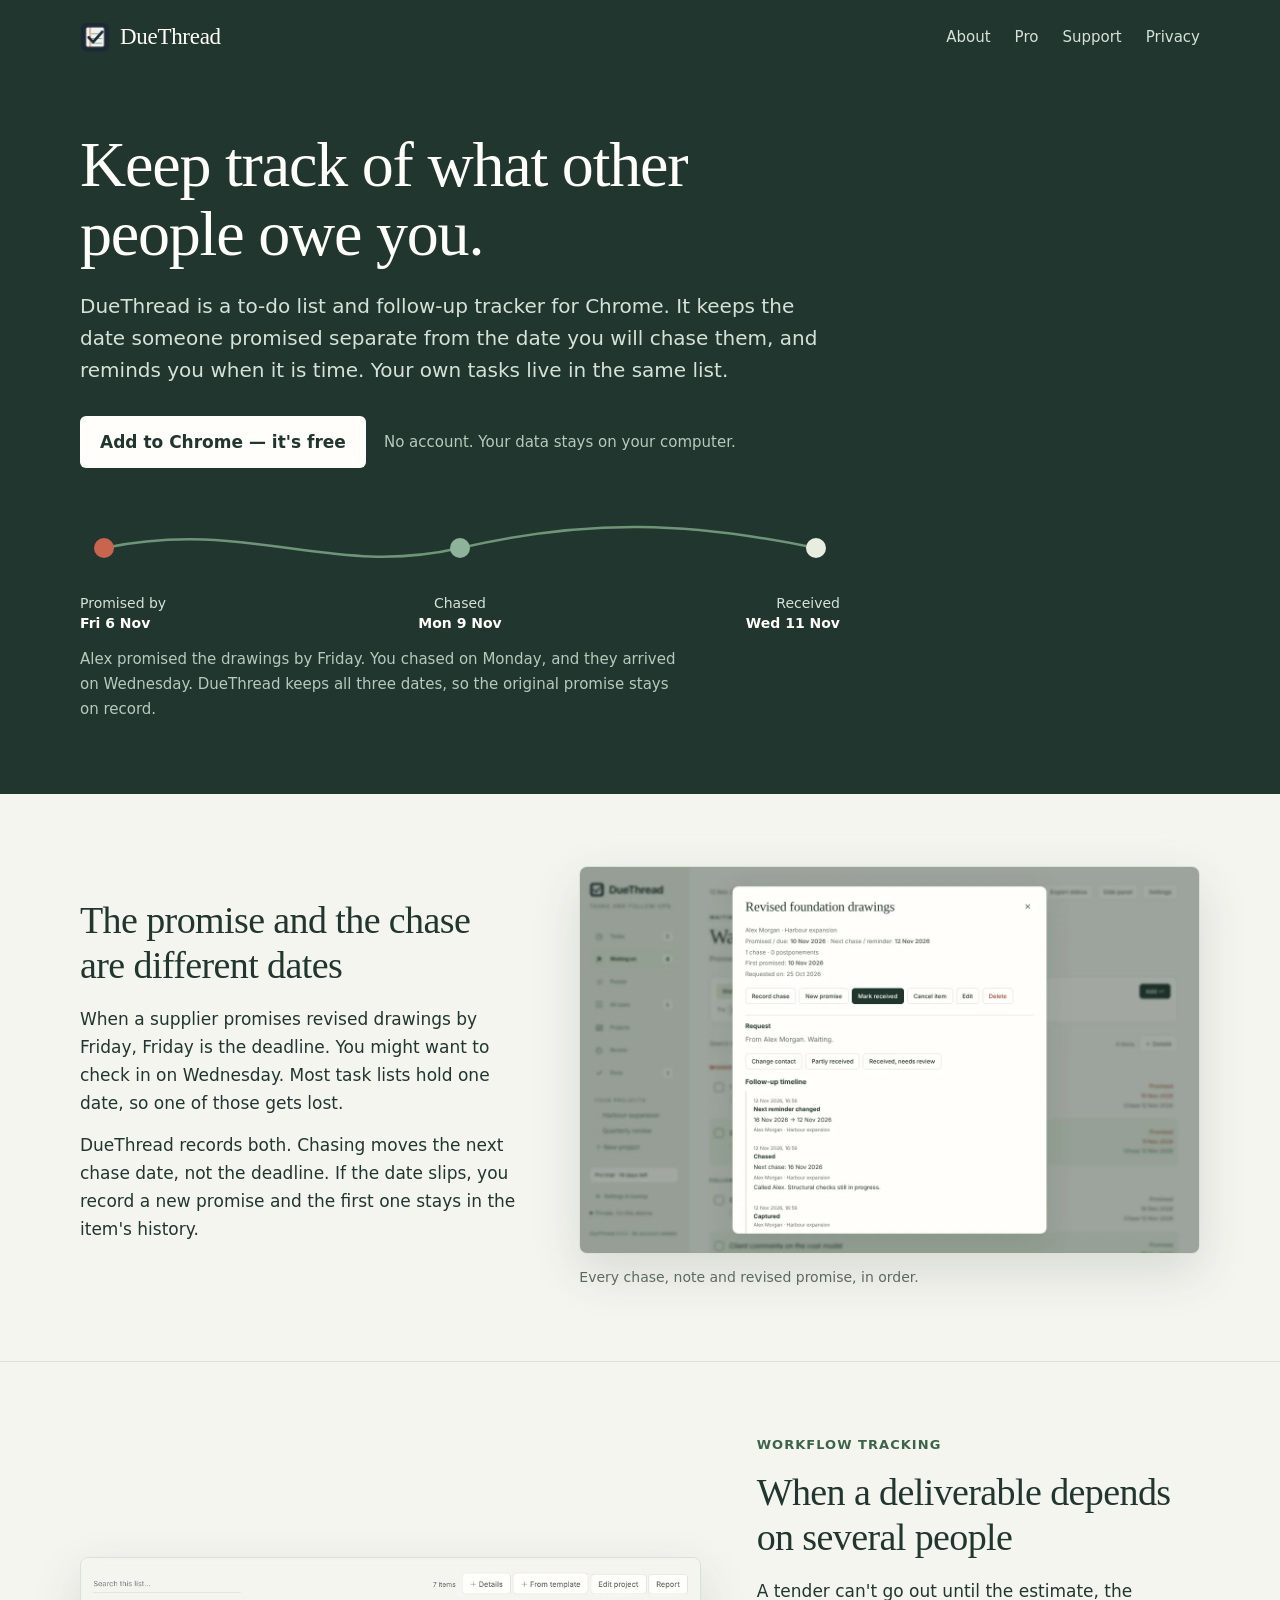
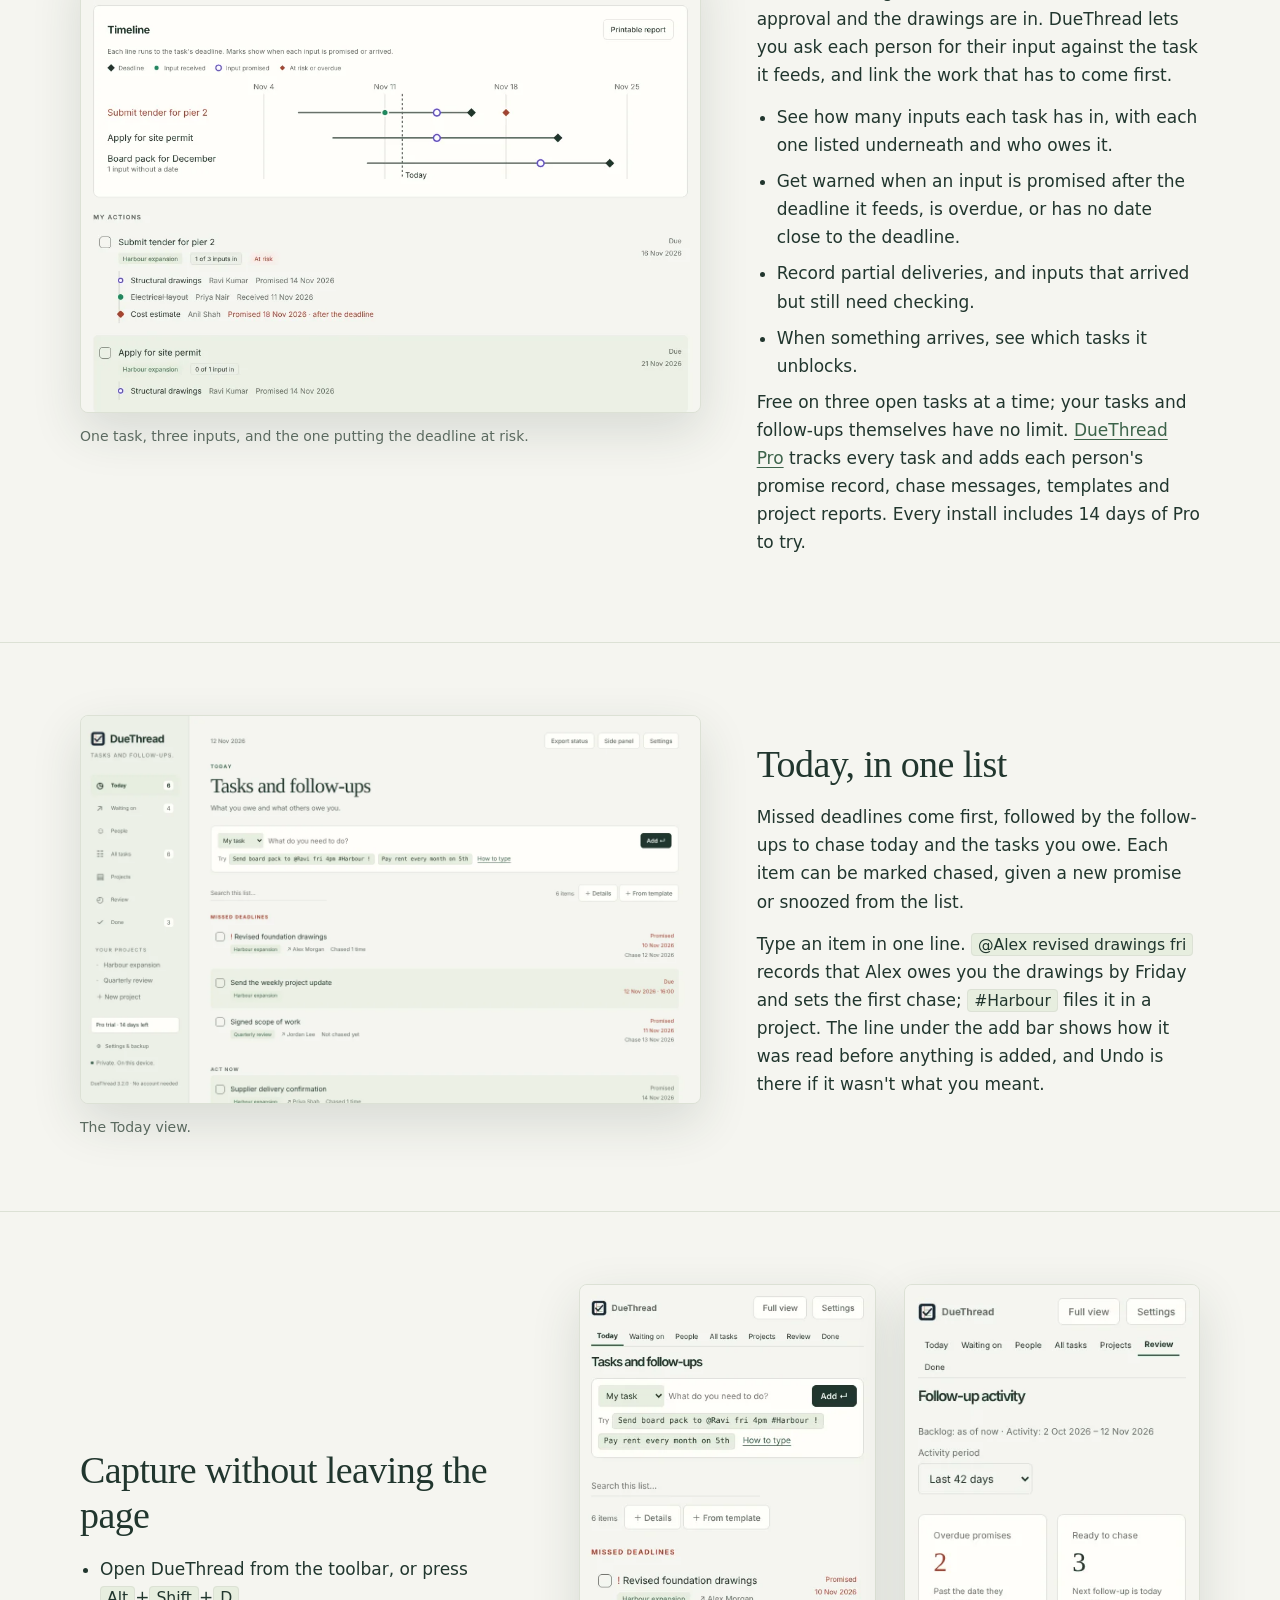
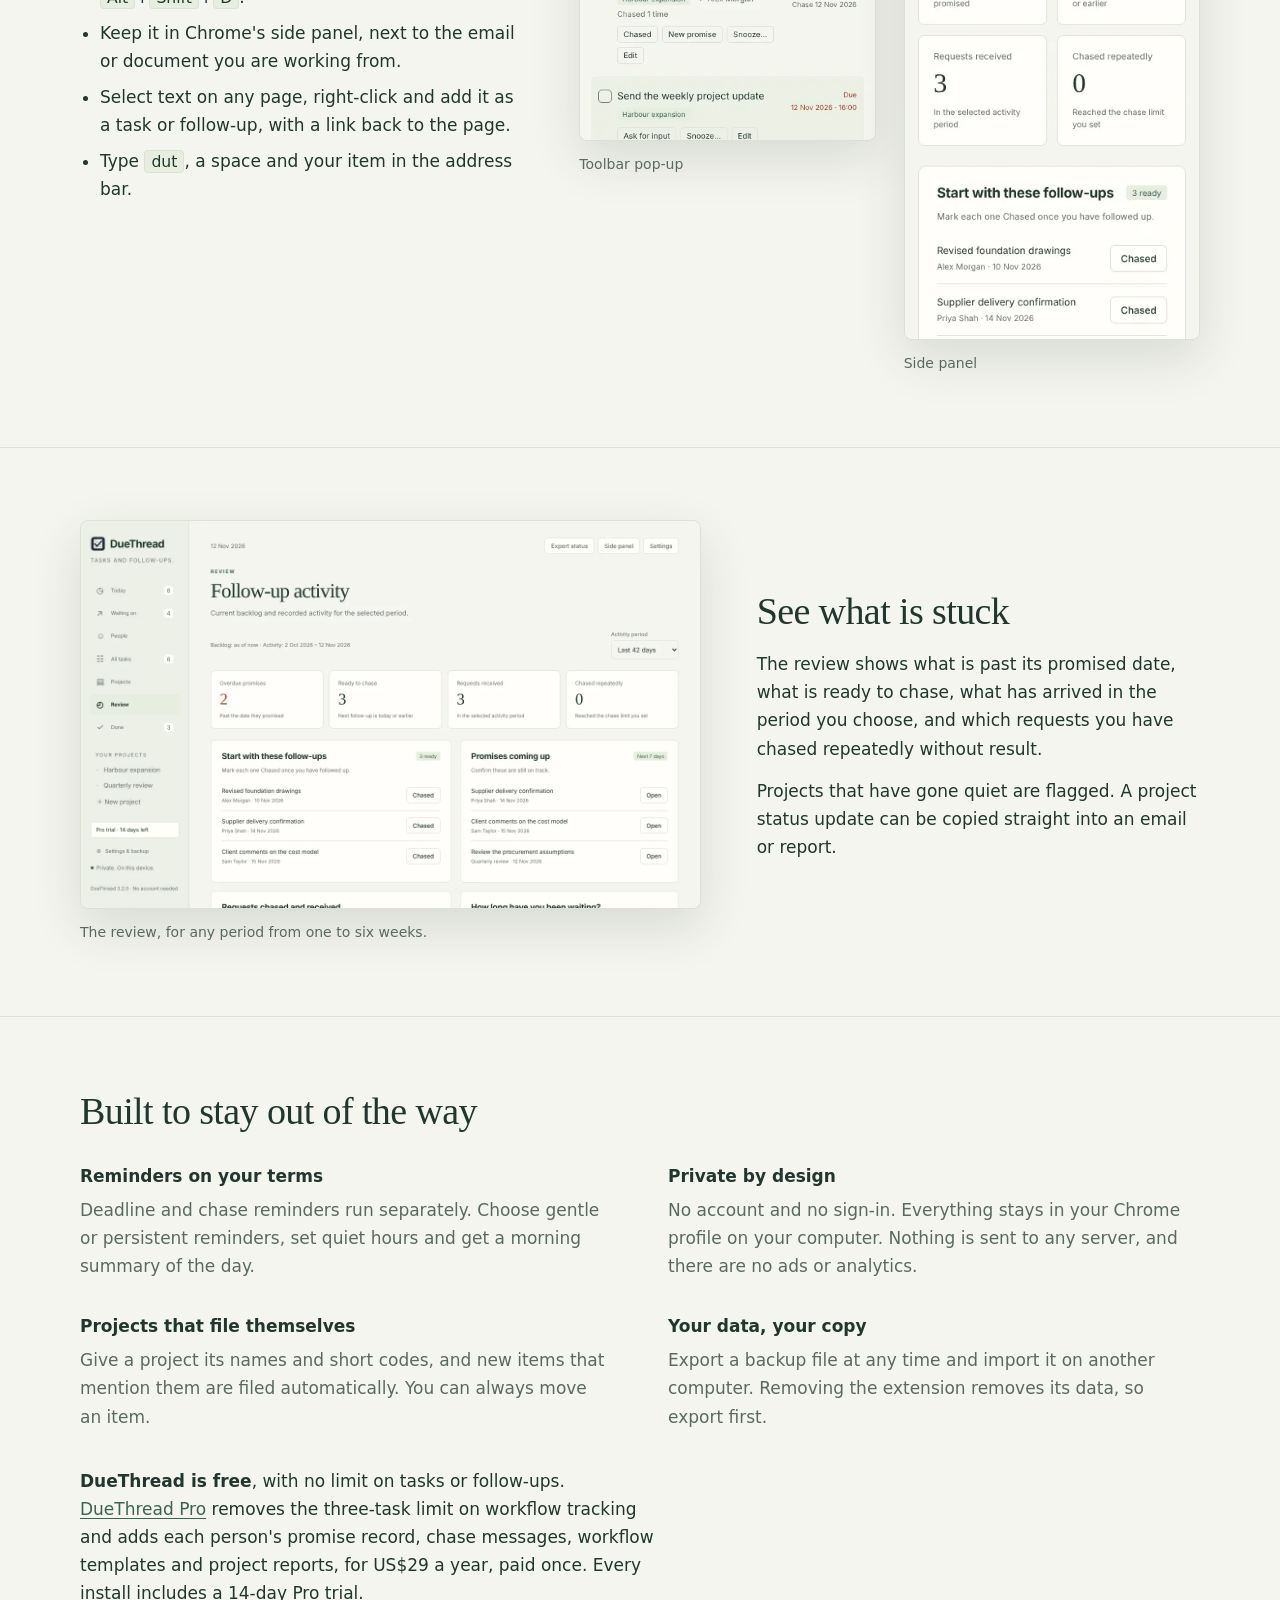
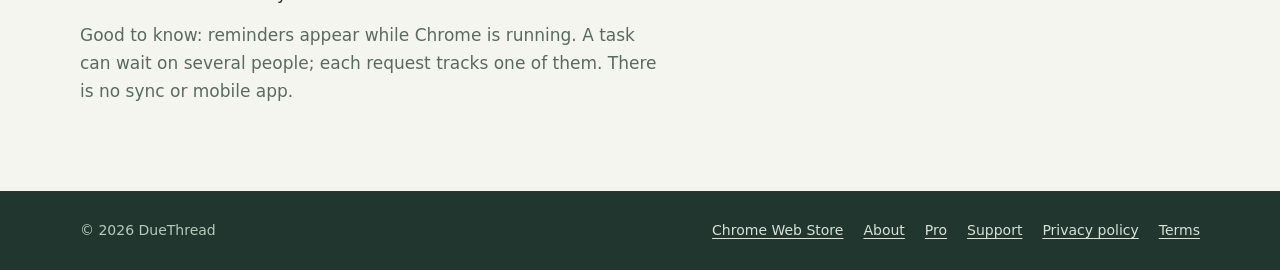
==== commit e46c6da3: "Website for DueThread 3.2" ====
--- a/index.html
+++ b/index.html
@@ -78,7 +78,7 @@
         <p>Free on three open tasks at a time; your tasks and follow-ups themselves have no limit. <a href="pro.html">DueThread Pro</a> tracks every task and adds each person's promise record, chase messages, templates and project reports. Every install includes 14 days of Pro to try.</p>
       </div>
       <figure class="shot">
-        <img src="tracker-timeline.webp" width="1008" height="740" loading="lazy" alt="A project timeline: Submit tender for pier 2 is shown in red because its cost estimate is promised for 17 November, after the 15 November deadline. Below, the task lists its three inputs: structural drawings from Ravi Kumar, an electrical layout already received from Priya Nair, and the late cost estimate from Anil Shah.">
+        <img src="tracker-timeline.webp" width="1008" height="740" loading="lazy" alt="A project timeline: Submit tender for pier 2 is shown in red because its cost estimate is promised two days after the tender's deadline. Below, the task lists its three inputs: structural drawings from Ravi Kumar, an electrical layout already received from Priya Nair, and the late cost estimate from Anil Shah.">
         <figcaption>One task, three inputs, and the one putting the deadline at risk.</figcaption>
       </figure>
     </div>
@@ -89,7 +89,7 @@
       <div class="copy">
         <h2 id="s-today">Today, in one list</h2>
         <p>Missed deadlines come first, followed by the follow-ups to chase today and the tasks you owe. Each item can be marked chased, given a new promise or snoozed from the list.</p>
-        <p>Type an item in one line. <code>fu @Alex revised drawings fri</code> records the person and sets Friday as the chase date. A preview shows how the dates were read before anything is added.</p>
+        <p>Type an item in one line. <code>@Alex revised drawings fri</code> records that Alex owes you the drawings by Friday and sets the first chase; <code>#Harbour</code> files it in a project. The line under the add bar shows how it was read before anything is added, and Undo is there if it wasn't what you meant.</p>
       </div>
       <figure class="shot">
         <img src="today.webp" width="1280" height="800" loading="lazy" alt="The Today view: an add bar, a missed deadlines section and follow-ups to act on now.">
@@ -157,7 +157,7 @@
           <p>Export a backup file at any time and import it on another computer. Removing the extension removes its data, so export first.</p>
         </div>
       </div>
-      <p style="margin-top:36px"><strong>DueThread is free</strong>, with no limit on tasks or follow-ups. <a href="pro.html">DueThread Pro</a> removes the three-task limit on workflow tracking and adds the People view with promise records, chase messages, workflow templates and project reports, for US$29 a year, paid once. Every install includes a 14-day Pro trial.</p>
+      <p style="margin-top:36px"><strong>DueThread is free</strong>, with no limit on tasks or follow-ups. <a href="pro.html">DueThread Pro</a> removes the three-task limit on workflow tracking and adds each person's promise record, chase messages, workflow templates and project reports, for US$29 a year, paid once. Every install includes a 14-day Pro trial.</p>
       <p class="muted">Good to know: reminders appear while Chrome is running. A task can wait on several people; each request tracks one of them. There is no sync or mobile app.</p>
     </div>
   </section>
--- a/style.css
+++ b/style.css
@@ -163,3 +163,10 @@
 .about p { line-height: 1.75; }
 .about .signoff { font-family: var(--serif); font-size: 26px; margin: 40px 0 0; }
 .about .about-cta { margin-top: 36px; }
+
+/* Lost-key form on the thank-you page */
+.lost-form { display: grid; gap: 10px; max-width: 420px; margin: 18px 0 12px; }
+.lost-form input { font: inherit; padding: 11px 12px; border: 1px solid #b9c7bb; border-radius: 6px; background: #fff; color: #21362e; }
+.lost-form input:focus { outline: 2px solid #3d644b; outline-offset: 1px; }
+.lost-form button { justify-self: start; border: 0; cursor: pointer; font: inherit; font-weight: 600; }
+.lost-form button:disabled { opacity: .6; cursor: default; }
